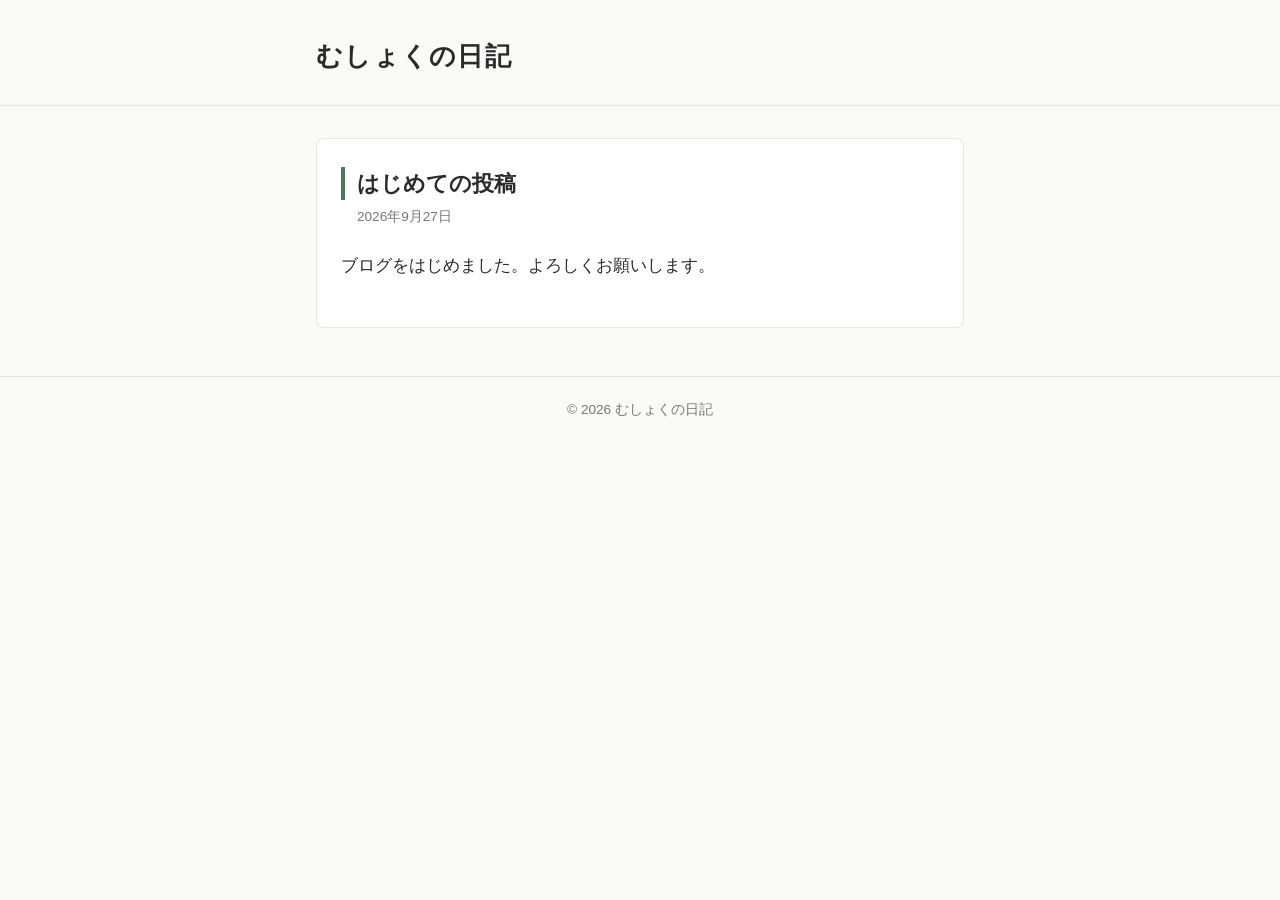
==== index.html @ 266c8f7a "ブログのトップページ index.html を追加 Co-Authored-By: Claude Opus 5.5 <noreply@anthropic.com> Claude-Session: ht" ====
<!DOCTYPE html>
<html lang="ja">
<head>
  <meta charset="UTF-8">
  <meta name="viewport" content="width=device-width, initial-scale=1.0">
  <title>むしょくの日記</title>
  <style>
    :root {
      --bg: #fafaf7;
      --surface: #ffffff;
      --text: #2b2b2b;
      --muted: #777777;
      --accent: #4a7c59;
      --border: #e6e6e1;
    }

    @media (prefers-color-scheme: dark) {
      :root {
        --bg: #1c1c1c;
        --surface: #252525;
        --text: #e8e8e8;
        --muted: #a0a0a0;
        --accent: #8cc49b;
        --border: #3a3a3a;
      }
    }

    * {
      box-sizing: border-box;
    }

    body {
      margin: 0;
      background: var(--bg);
      color: var(--text);
      font-family: "Hiragino Sans", "Hiragino Kaku Gothic ProN", "Noto Sans JP", "Yu Gothic", Meiryo, sans-serif;
      font-size: 17px;
      line-height: 1.9;
      -webkit-text-size-adjust: 100%;
    }

    .container {
      max-width: 680px;
      margin: 0 auto;
      padding: 0 16px;
    }

    header {
      border-bottom: 1px solid var(--border);
      padding: 32px 0 24px;
    }

    .site-title {
      margin: 0;
      font-size: 1.6rem;
      letter-spacing: 0.05em;
    }

    .site-title a {
      color: var(--text);
      text-decoration: none;
    }

    main {
      padding: 32px 0 48px;
    }

    article {
      background: var(--surface);
      border: 1px solid var(--border);
      border-radius: 8px;
      padding: 28px 24px;
    }

    .post-title {
      margin: 0 0 4px;
      font-size: 1.4rem;
      line-height: 1.5;
      border-left: 4px solid var(--accent);
      padding-left: 12px;
    }

    .post-date {
      display: block;
      margin: 0 0 20px 16px;
      color: var(--muted);
      font-size: 0.85rem;
    }

    .post-body p {
      margin: 0 0 1em;
    }

    footer {
      border-top: 1px solid var(--border);
      padding: 20px 0 32px;
      color: var(--muted);
      font-size: 0.85rem;
      text-align: center;
    }

    @media (max-width: 480px) {
      body {
        font-size: 16px;
      }

      header {
        padding: 24px 0 16px;
      }

      .site-title {
        font-size: 1.35rem;
      }

      main {
        padding: 20px 0 32px;
      }

      article {
        padding: 20px 16px;
      }

      .post-title {
        font-size: 1.2rem;
      }
    }
  </style>
</head>
<body>
  <header>
    <div class="container">
      <h1 class="site-title"><a href="./">むしょくの日記</a></h1>
    </div>
  </header>

  <main>
    <div class="container">
      <article>
        <h2 class="post-title">はじめての投稿</h2>
        <time class="post-date" datetime="2026-09-27">2026年9月27日</time>
        <div class="post-body">
          <p>ブログをはじめました。よろしくお願いします。</p>
        </div>
      </article>
    </div>
  </main>

  <footer>
    <div class="container">
      &copy; 2026 むしょくの日記
    </div>
  </footer>
</body>
</html>
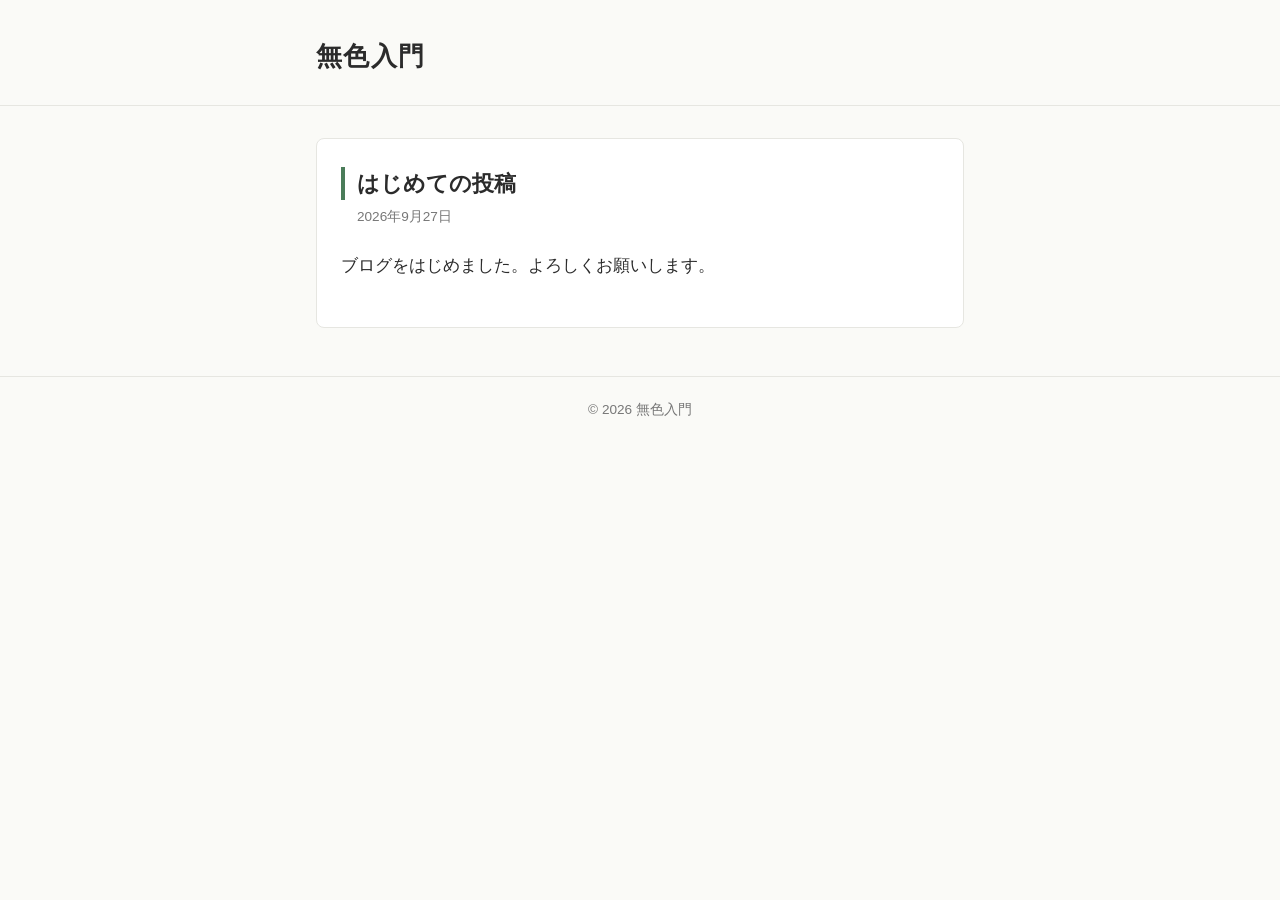
==== commit d41a3afe: "サイトタイトルを「無色入門」に変更 Co-Authored-By: Claude Opus 5.5 <noreply@anthropic.com> Claude-Session: https://cl" ====
--- a/index.html
+++ b/index.html
@@ -3,7 +3,7 @@
 <head>
   <meta charset="UTF-8">
   <meta name="viewport" content="width=device-width, initial-scale=1.0">
-  <title>むしょくの日記</title>
+  <title>無色入門</title>
   <style>
     :root {
       --bg: #fafaf7;
@@ -129,7 +129,7 @@
 <body>
   <header>
     <div class="container">
-      <h1 class="site-title"><a href="./">むしょくの日記</a></h1>
+      <h1 class="site-title"><a href="./">無色入門</a></h1>
     </div>
   </header>
 
@@ -147,7 +147,7 @@
 
   <footer>
     <div class="container">
-      &copy; 2026 むしょくの日記
+      &copy; 2026 無色入門
     </div>
   </footer>
 </body>
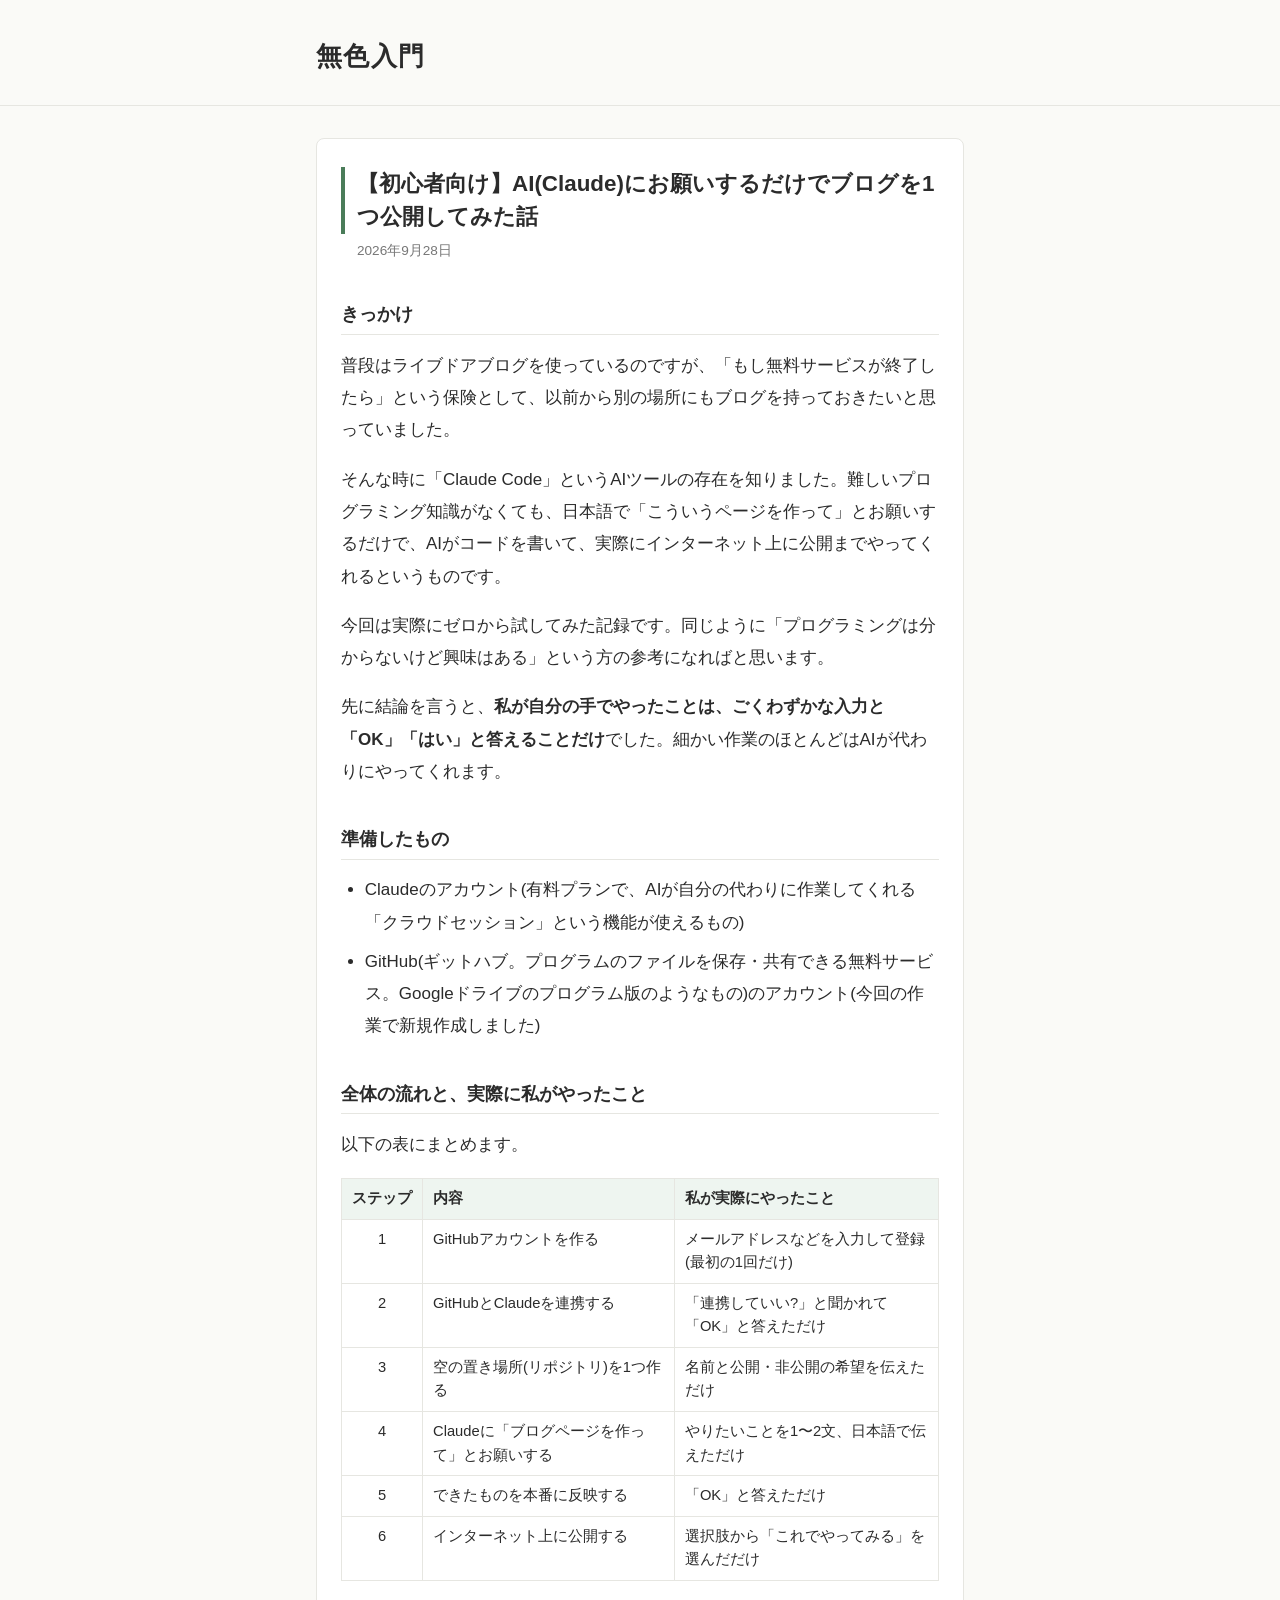
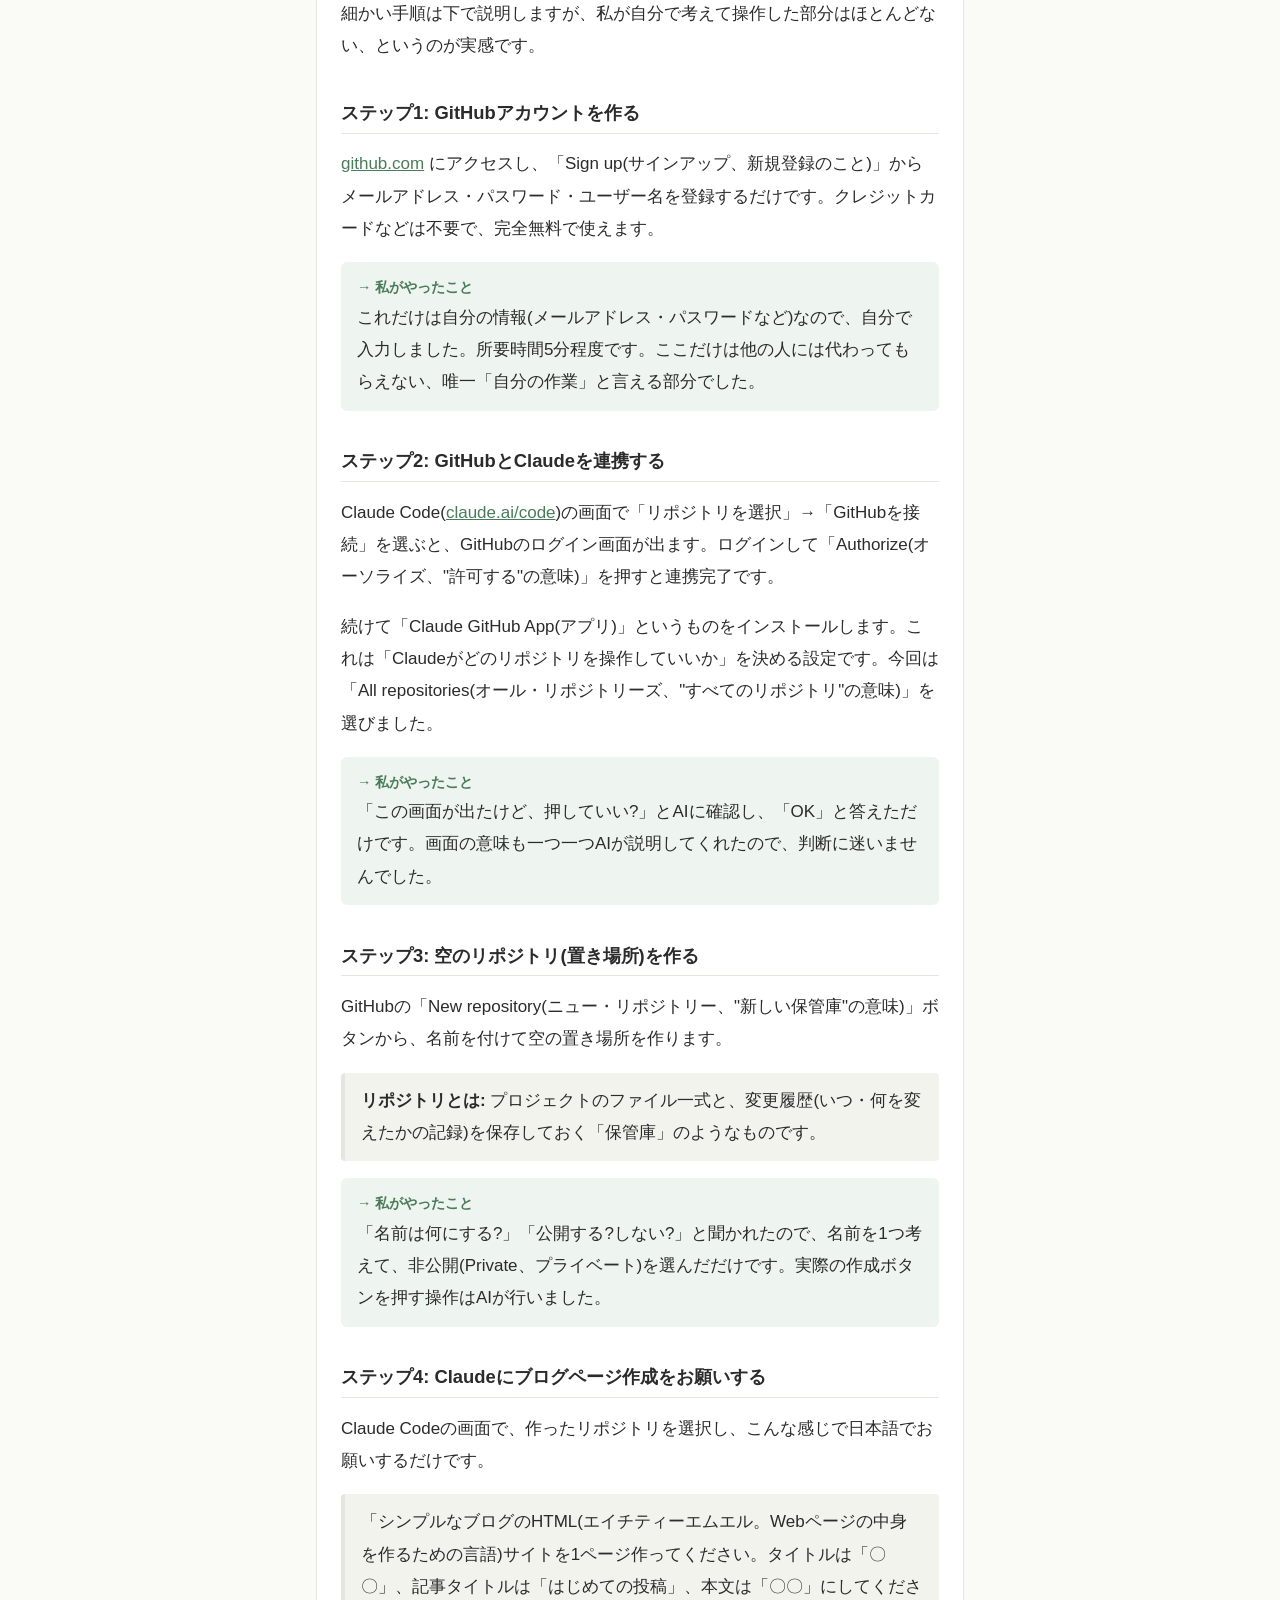
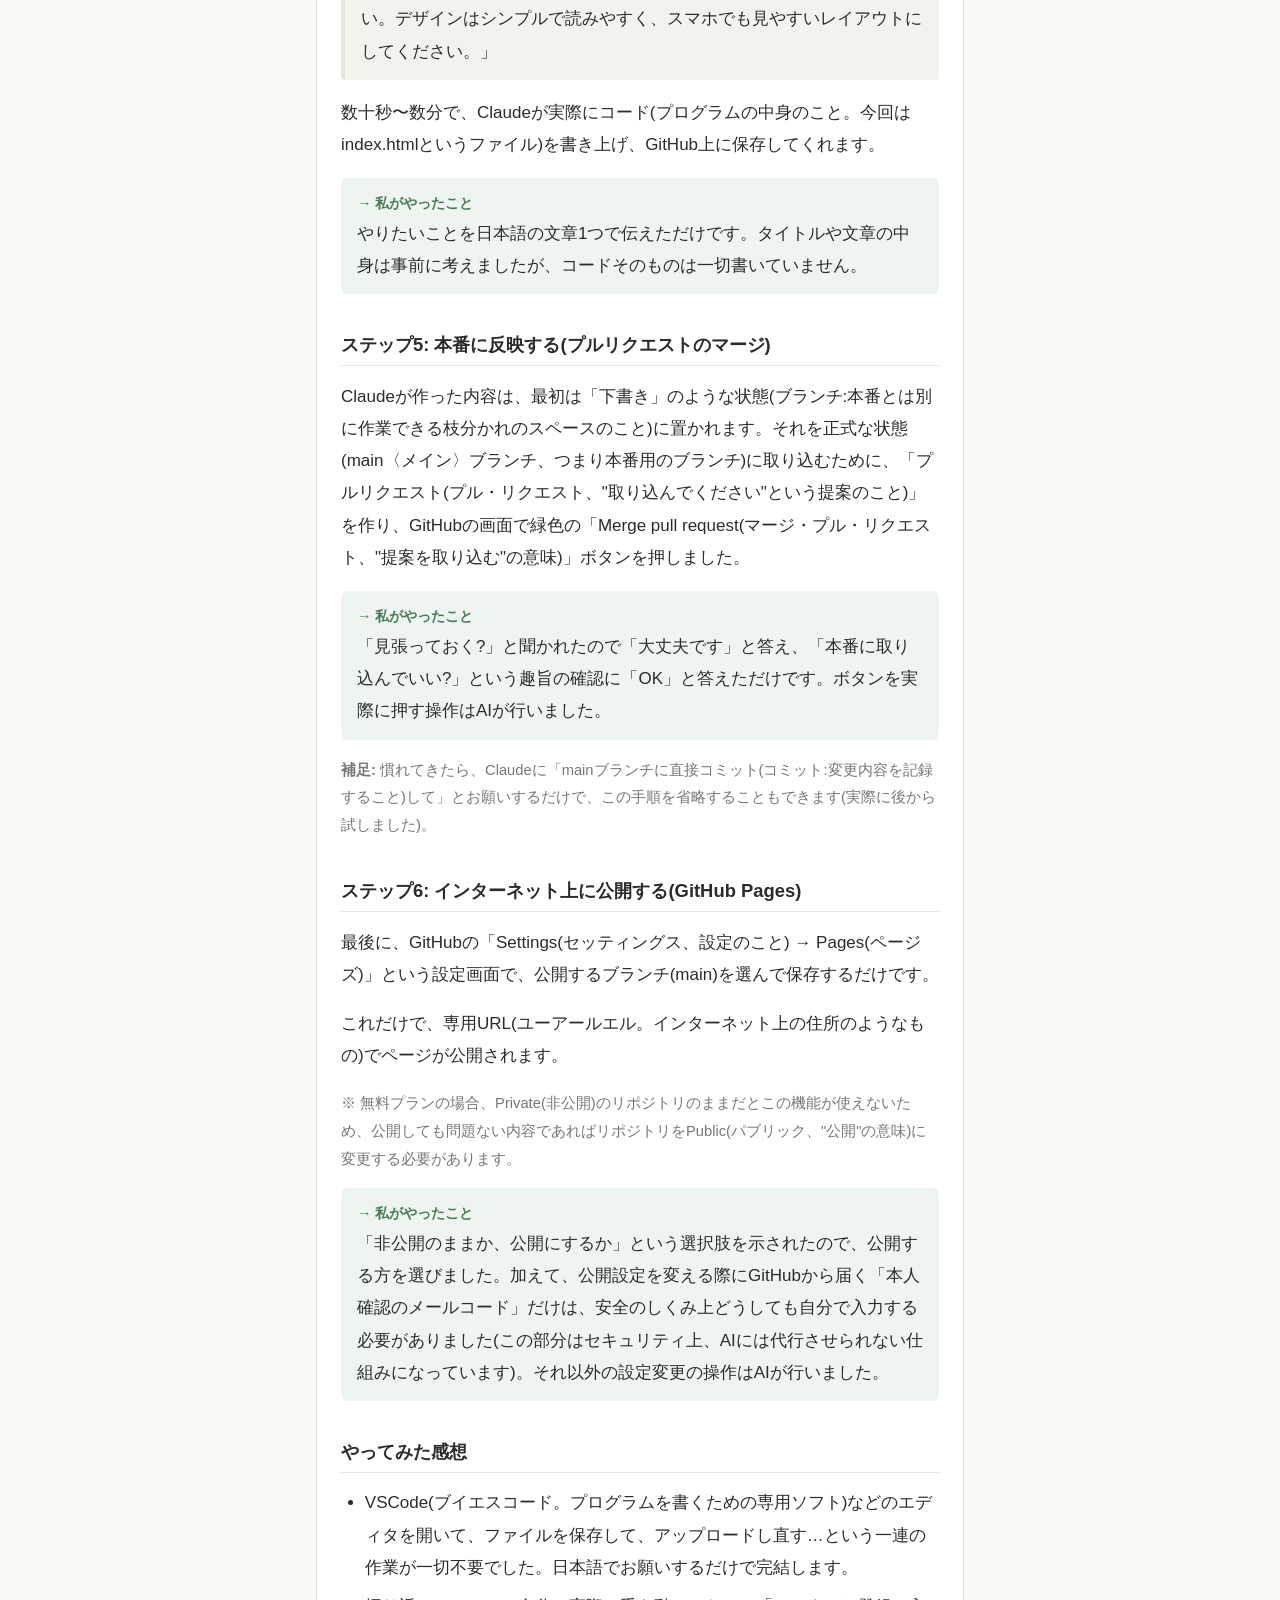
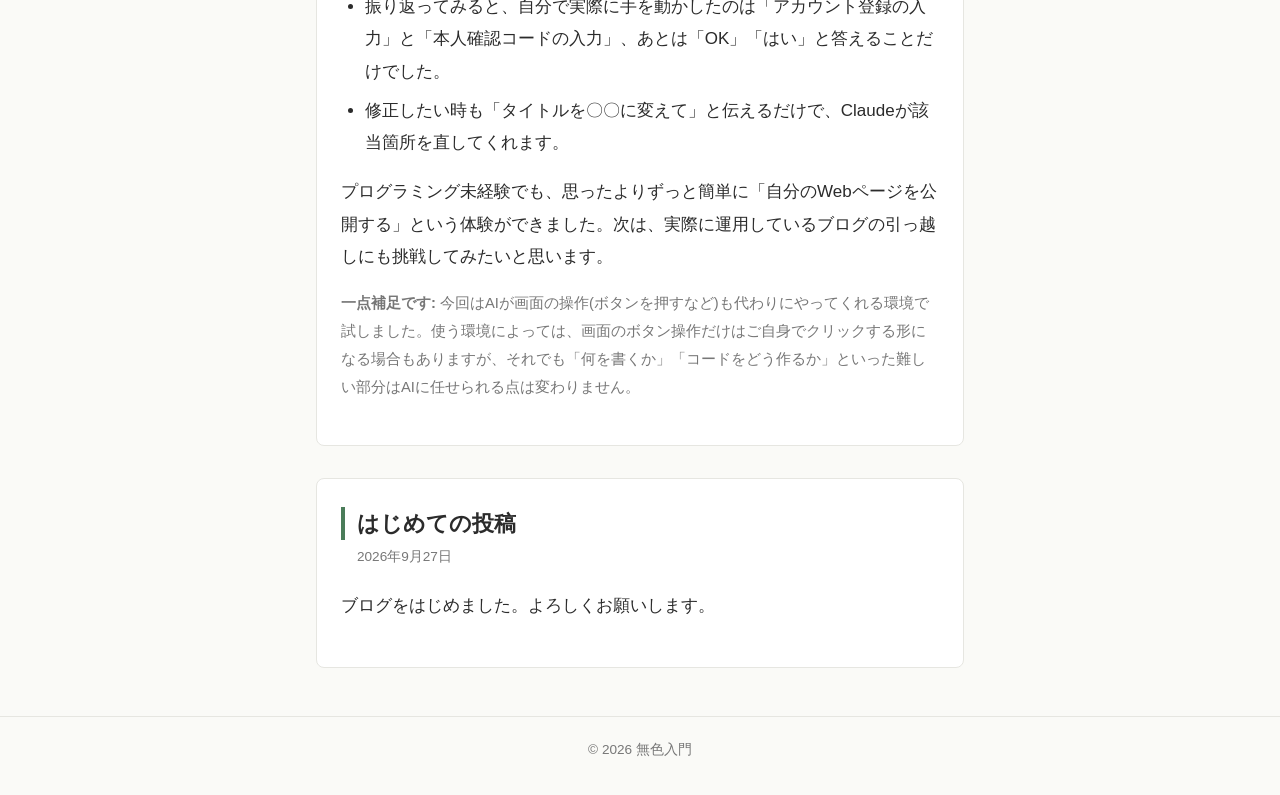
==== commit 655e9dad: "新しい記事「AI(Claude)にお願いするだけでブログを1つ公開してみた話」を追加 見出し・箇条書き・表・補足ボックス用のスタイルも追加。  Co-Authored-By: Claude Opus " ====
--- a/index.html
+++ b/index.html
@@ -12,6 +12,8 @@
       --muted: #777777;
       --accent: #4a7c59;
       --border: #e6e6e1;
+      --quote-bg: #f3f3ee;
+      --did-bg: #eef5f0;
     }
 
     @media (prefers-color-scheme: dark) {
@@ -22,6 +24,8 @@
         --muted: #a0a0a0;
         --accent: #8cc49b;
         --border: #3a3a3a;
+        --quote-bg: #2e2e2e;
+        --did-bg: #263229;
       }
     }
 
@@ -87,8 +91,99 @@
       font-size: 0.85rem;
     }
 
+    article + article {
+      margin-top: 32px;
+    }
+
     .post-body p {
       margin: 0 0 1em;
+    }
+
+    .post-body h3 {
+      margin: 2em 0 0.8em;
+      padding-bottom: 6px;
+      border-bottom: 1px solid var(--border);
+      font-size: 1.15rem;
+      line-height: 1.5;
+    }
+
+    .post-body ul {
+      margin: 0 0 1em;
+      padding-left: 1.4em;
+    }
+
+    .post-body li {
+      margin-bottom: 0.4em;
+    }
+
+    .post-body strong {
+      font-weight: 700;
+    }
+
+    .post-body a {
+      color: var(--accent);
+    }
+
+    .post-body blockquote {
+      margin: 0 0 1em;
+      padding: 12px 16px;
+      background: var(--quote-bg);
+      border-left: 4px solid var(--border);
+      border-radius: 4px;
+    }
+
+    .post-body blockquote p:last-child {
+      margin-bottom: 0;
+    }
+
+    .post-body .did {
+      margin: 0 0 1em;
+      padding: 12px 16px;
+      background: var(--did-bg);
+      border-radius: 6px;
+    }
+
+    .post-body .did-label {
+      display: block;
+      color: var(--accent);
+      font-weight: 700;
+      font-size: 0.9rem;
+    }
+
+    .post-body .note {
+      color: var(--muted);
+      font-size: 0.92rem;
+    }
+
+    .table-wrap {
+      margin: 0 0 1em;
+      overflow-x: auto;
+      -webkit-overflow-scrolling: touch;
+    }
+
+    .post-body table {
+      width: 100%;
+      border-collapse: collapse;
+      font-size: 0.92rem;
+      line-height: 1.6;
+    }
+
+    .post-body th,
+    .post-body td {
+      padding: 8px 10px;
+      border: 1px solid var(--border);
+      text-align: left;
+      vertical-align: top;
+    }
+
+    .post-body th {
+      background: var(--did-bg);
+    }
+
+    .post-body th:first-child,
+    .post-body td:first-child {
+      text-align: center;
+      white-space: nowrap;
     }
 
     footer {
@@ -122,6 +217,15 @@
 
       .post-title {
         font-size: 1.2rem;
+      }
+
+      .post-body table {
+        font-size: 0.85rem;
+      }
+
+      .post-body th,
+      .post-body td {
+        padding: 6px;
       }
     }
   </style>
@@ -135,6 +239,133 @@
 
   <main>
     <div class="container">
+      <article>
+        <h2 class="post-title">【初心者向け】AI(Claude)にお願いするだけでブログを1つ公開してみた話</h2>
+        <time class="post-date" datetime="2026-09-28">2026年9月28日</time>
+        <div class="post-body">
+          <h3>きっかけ</h3>
+          <p>普段はライブドアブログを使っているのですが、「もし無料サービスが終了したら」という保険として、以前から別の場所にもブログを持っておきたいと思っていました。</p>
+          <p>そんな時に「Claude Code」というAIツールの存在を知りました。難しいプログラミング知識がなくても、日本語で「こういうページを作って」とお願いするだけで、AIがコードを書いて、実際にインターネット上に公開までやってくれるというものです。</p>
+          <p>今回は実際にゼロから試してみた記録です。同じように「プログラミングは分からないけど興味はある」という方の参考になればと思います。</p>
+          <p>先に結論を言うと、<strong>私が自分の手でやったことは、ごくわずかな入力と「OK」「はい」と答えることだけ</strong>でした。細かい作業のほとんどはAIが代わりにやってくれます。</p>
+
+          <h3>準備したもの</h3>
+          <ul>
+            <li>Claudeのアカウント(有料プランで、AIが自分の代わりに作業してくれる「クラウドセッション」という機能が使えるもの)</li>
+            <li>GitHub(ギットハブ。プログラムのファイルを保存・共有できる無料サービス。Googleドライブのプログラム版のようなもの)のアカウント(今回の作業で新規作成しました)</li>
+          </ul>
+
+          <h3>全体の流れと、実際に私がやったこと</h3>
+          <p>以下の表にまとめます。</p>
+          <div class="table-wrap">
+            <table>
+              <thead>
+                <tr>
+                  <th>ステップ</th>
+                  <th>内容</th>
+                  <th>私が実際にやったこと</th>
+                </tr>
+              </thead>
+              <tbody>
+                <tr>
+                  <td>1</td>
+                  <td>GitHubアカウントを作る</td>
+                  <td>メールアドレスなどを入力して登録(最初の1回だけ)</td>
+                </tr>
+                <tr>
+                  <td>2</td>
+                  <td>GitHubとClaudeを連携する</td>
+                  <td>「連携していい?」と聞かれて「OK」と答えただけ</td>
+                </tr>
+                <tr>
+                  <td>3</td>
+                  <td>空の置き場所(リポジトリ)を1つ作る</td>
+                  <td>名前と公開・非公開の希望を伝えただけ</td>
+                </tr>
+                <tr>
+                  <td>4</td>
+                  <td>Claudeに「ブログページを作って」とお願いする</td>
+                  <td>やりたいことを1〜2文、日本語で伝えただけ</td>
+                </tr>
+                <tr>
+                  <td>5</td>
+                  <td>できたものを本番に反映する</td>
+                  <td>「OK」と答えただけ</td>
+                </tr>
+                <tr>
+                  <td>6</td>
+                  <td>インターネット上に公開する</td>
+                  <td>選択肢から「これでやってみる」を選んだだけ</td>
+                </tr>
+              </tbody>
+            </table>
+          </div>
+          <p>細かい手順は下で説明しますが、私が自分で考えて操作した部分はほとんどない、というのが実感です。</p>
+
+          <h3>ステップ1: GitHubアカウントを作る</h3>
+          <p><a href="https://github.com/" target="_blank" rel="noopener">github.com</a> にアクセスし、「Sign up(サインアップ、新規登録のこと)」からメールアドレス・パスワード・ユーザー名を登録するだけです。クレジットカードなどは不要で、完全無料で使えます。</p>
+          <div class="did">
+            <span class="did-label">→ 私がやったこと</span>
+            これだけは自分の情報(メールアドレス・パスワードなど)なので、自分で入力しました。所要時間5分程度です。ここだけは他の人には代わってもらえない、唯一「自分の作業」と言える部分でした。
+          </div>
+
+          <h3>ステップ2: GitHubとClaudeを連携する</h3>
+          <p>Claude Code(<a href="https://claude.ai/code" target="_blank" rel="noopener">claude.ai/code</a>)の画面で「リポジトリを選択」→「GitHubを接続」を選ぶと、GitHubのログイン画面が出ます。ログインして「Authorize(オーソライズ、"許可する"の意味)」を押すと連携完了です。</p>
+          <p>続けて「Claude GitHub App(アプリ)」というものをインストールします。これは「Claudeがどのリポジトリを操作していいか」を決める設定です。今回は「All repositories(オール・リポジトリーズ、"すべてのリポジトリ"の意味)」を選びました。</p>
+          <div class="did">
+            <span class="did-label">→ 私がやったこと</span>
+            「この画面が出たけど、押していい?」とAIに確認し、「OK」と答えただけです。画面の意味も一つ一つAIが説明してくれたので、判断に迷いませんでした。
+          </div>
+
+          <h3>ステップ3: 空のリポジトリ(置き場所)を作る</h3>
+          <p>GitHubの「New repository(ニュー・リポジトリー、"新しい保管庫"の意味)」ボタンから、名前を付けて空の置き場所を作ります。</p>
+          <blockquote>
+            <p><strong>リポジトリとは:</strong> プロジェクトのファイル一式と、変更履歴(いつ・何を変えたかの記録)を保存しておく「保管庫」のようなものです。</p>
+          </blockquote>
+          <div class="did">
+            <span class="did-label">→ 私がやったこと</span>
+            「名前は何にする?」「公開する?しない?」と聞かれたので、名前を1つ考えて、非公開(Private、プライベート)を選んだだけです。実際の作成ボタンを押す操作はAIが行いました。
+          </div>
+
+          <h3>ステップ4: Claudeにブログページ作成をお願いする</h3>
+          <p>Claude Codeの画面で、作ったリポジトリを選択し、こんな感じで日本語でお願いするだけです。</p>
+          <blockquote>
+            <p>「シンプルなブログのHTML(エイチティーエムエル。Webページの中身を作るための言語)サイトを1ページ作ってください。タイトルは「〇〇」、記事タイトルは「はじめての投稿」、本文は「〇〇」にしてください。デザインはシンプルで読みやすく、スマホでも見やすいレイアウトにしてください。」</p>
+          </blockquote>
+          <p>数十秒〜数分で、Claudeが実際にコード(プログラムの中身のこと。今回はindex.htmlというファイル)を書き上げ、GitHub上に保存してくれます。</p>
+          <div class="did">
+            <span class="did-label">→ 私がやったこと</span>
+            やりたいことを日本語の文章1つで伝えただけです。タイトルや文章の中身は事前に考えましたが、コードそのものは一切書いていません。
+          </div>
+
+          <h3>ステップ5: 本番に反映する(プルリクエストのマージ)</h3>
+          <p>Claudeが作った内容は、最初は「下書き」のような状態(ブランチ:本番とは別に作業できる枝分かれのスペースのこと)に置かれます。それを正式な状態(main〈メイン〉ブランチ、つまり本番用のブランチ)に取り込むために、「プルリクエスト(プル・リクエスト、"取り込んでください"という提案のこと)」を作り、GitHubの画面で緑色の「Merge pull request(マージ・プル・リクエスト、"提案を取り込む"の意味)」ボタンを押しました。</p>
+          <div class="did">
+            <span class="did-label">→ 私がやったこと</span>
+            「見張っておく?」と聞かれたので「大丈夫です」と答え、「本番に取り込んでいい?」という趣旨の確認に「OK」と答えただけです。ボタンを実際に押す操作はAIが行いました。
+          </div>
+          <p class="note"><strong>補足:</strong> 慣れてきたら、Claudeに「mainブランチに直接コミット(コミット:変更内容を記録すること)して」とお願いするだけで、この手順を省略することもできます(実際に後から試しました)。</p>
+
+          <h3>ステップ6: インターネット上に公開する(GitHub Pages)</h3>
+          <p>最後に、GitHubの「Settings(セッティングス、設定のこと) → Pages(ページズ)」という設定画面で、公開するブランチ(main)を選んで保存するだけです。</p>
+          <p>これだけで、専用URL(ユーアールエル。インターネット上の住所のようなもの)でページが公開されます。</p>
+          <p class="note">※ 無料プランの場合、Private(非公開)のリポジトリのままだとこの機能が使えないため、公開しても問題ない内容であればリポジトリをPublic(パブリック、"公開"の意味)に変更する必要があります。</p>
+          <div class="did">
+            <span class="did-label">→ 私がやったこと</span>
+            「非公開のままか、公開にするか」という選択肢を示されたので、公開する方を選びました。加えて、公開設定を変える際にGitHubから届く「本人確認のメールコード」だけは、安全のしくみ上どうしても自分で入力する必要がありました(この部分はセキュリティ上、AIには代行させられない仕組みになっています)。それ以外の設定変更の操作はAIが行いました。
+          </div>
+
+          <h3>やってみた感想</h3>
+          <ul>
+            <li>VSCode(ブイエスコード。プログラムを書くための専用ソフト)などのエディタを開いて、ファイルを保存して、アップロードし直す…という一連の作業が一切不要でした。日本語でお願いするだけで完結します。</li>
+            <li>振り返ってみると、自分で実際に手を動かしたのは「アカウント登録の入力」と「本人確認コードの入力」、あとは「OK」「はい」と答えることだけでした。</li>
+            <li>修正したい時も「タイトルを〇〇に変えて」と伝えるだけで、Claudeが該当箇所を直してくれます。</li>
+          </ul>
+          <p>プログラミング未経験でも、思ったよりずっと簡単に「自分のWebページを公開する」という体験ができました。次は、実際に運用しているブログの引っ越しにも挑戦してみたいと思います。</p>
+          <p class="note"><strong>一点補足です:</strong> 今回はAIが画面の操作(ボタンを押すなど)も代わりにやってくれる環境で試しました。使う環境によっては、画面のボタン操作だけはご自身でクリックする形になる場合もありますが、それでも「何を書くか」「コードをどう作るか」といった難しい部分はAIに任せられる点は変わりません。</p>
+        </div>
+      </article>
+
       <article>
         <h2 class="post-title">はじめての投稿</h2>
         <time class="post-date" datetime="2026-09-27">2026年9月27日</time>
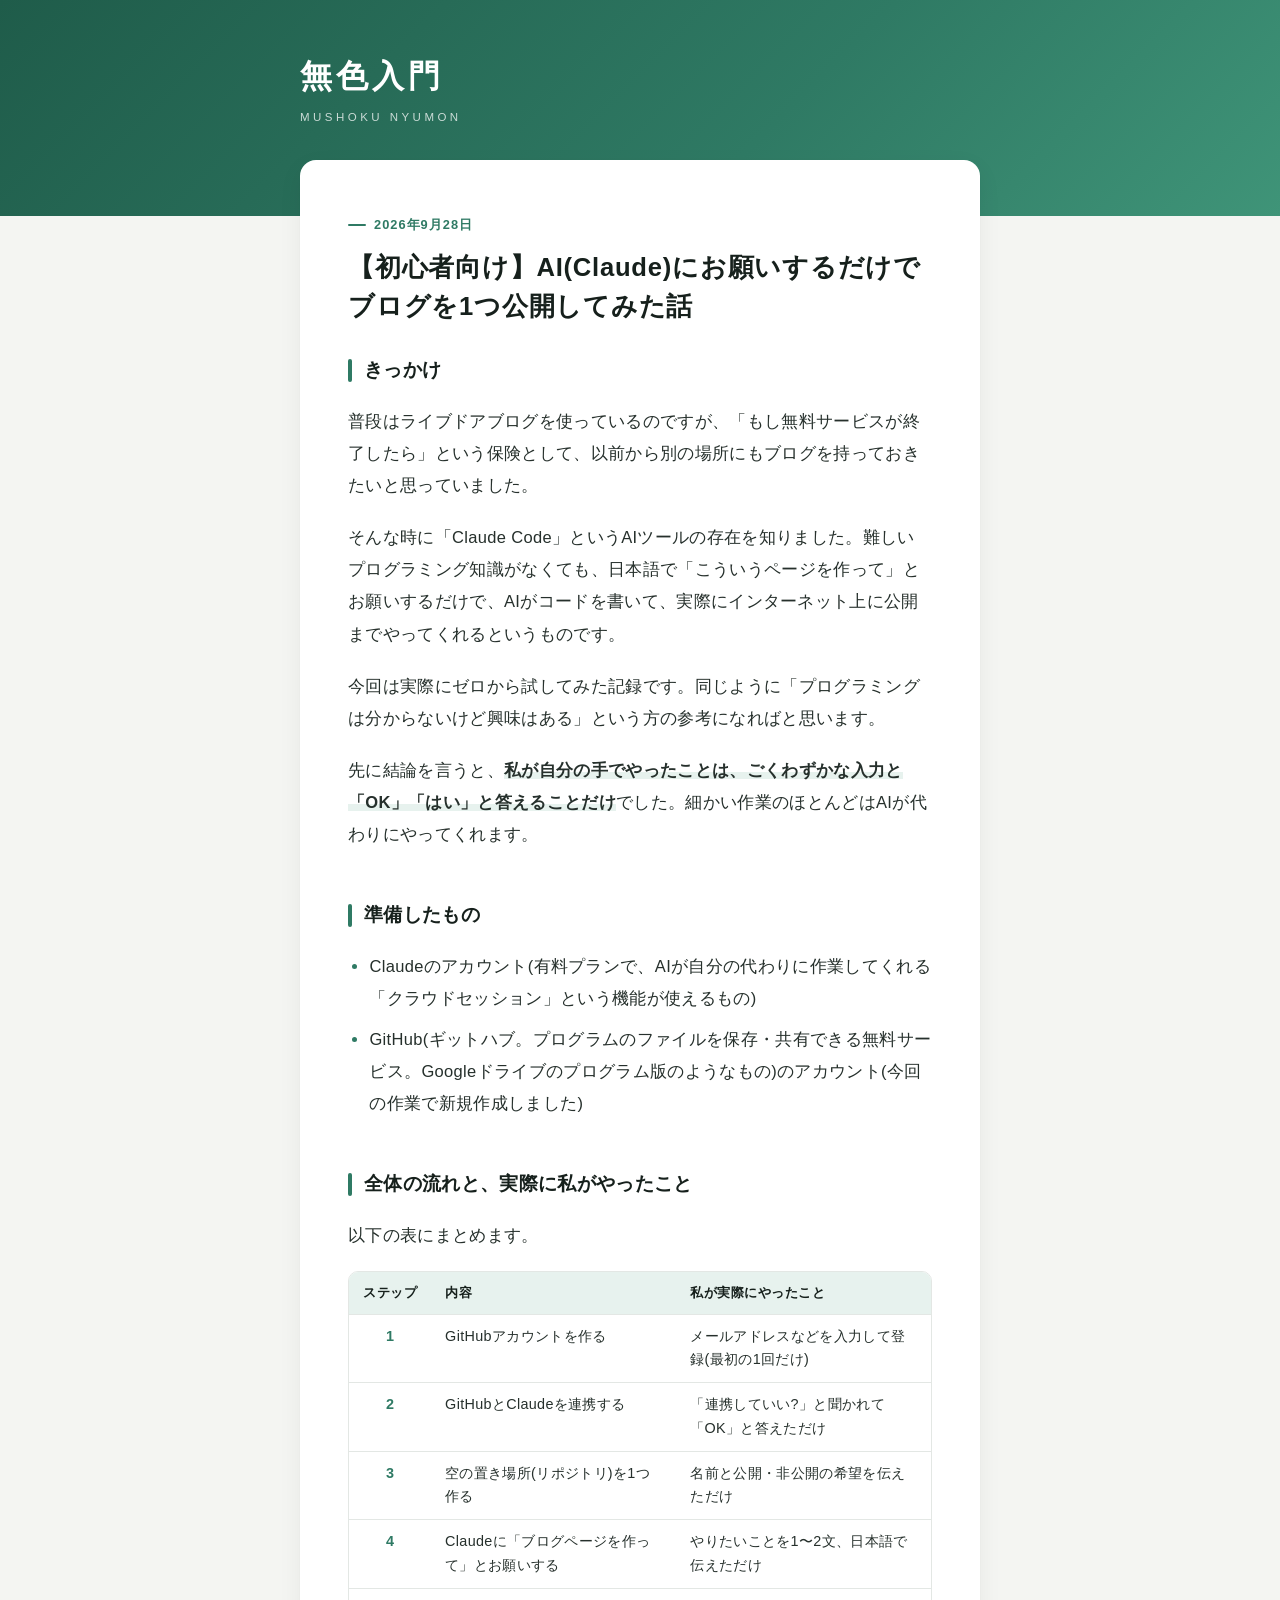
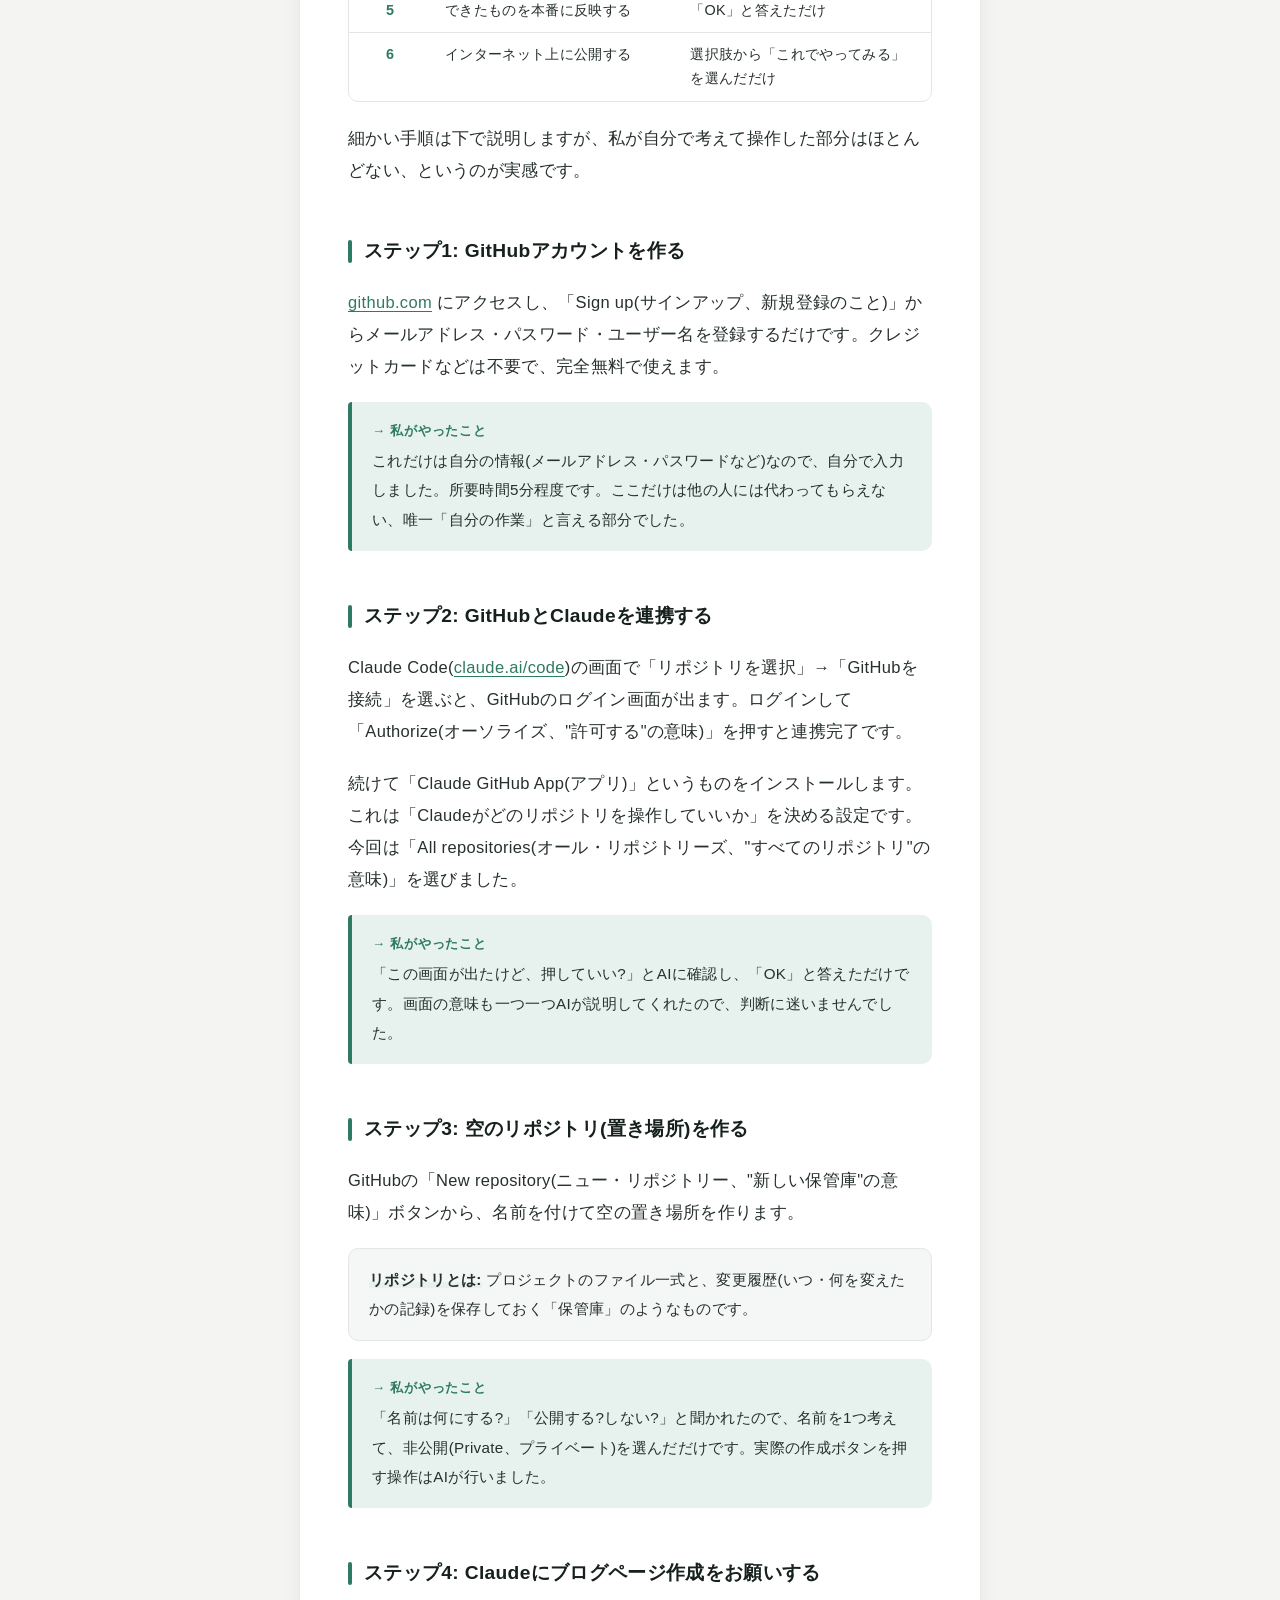
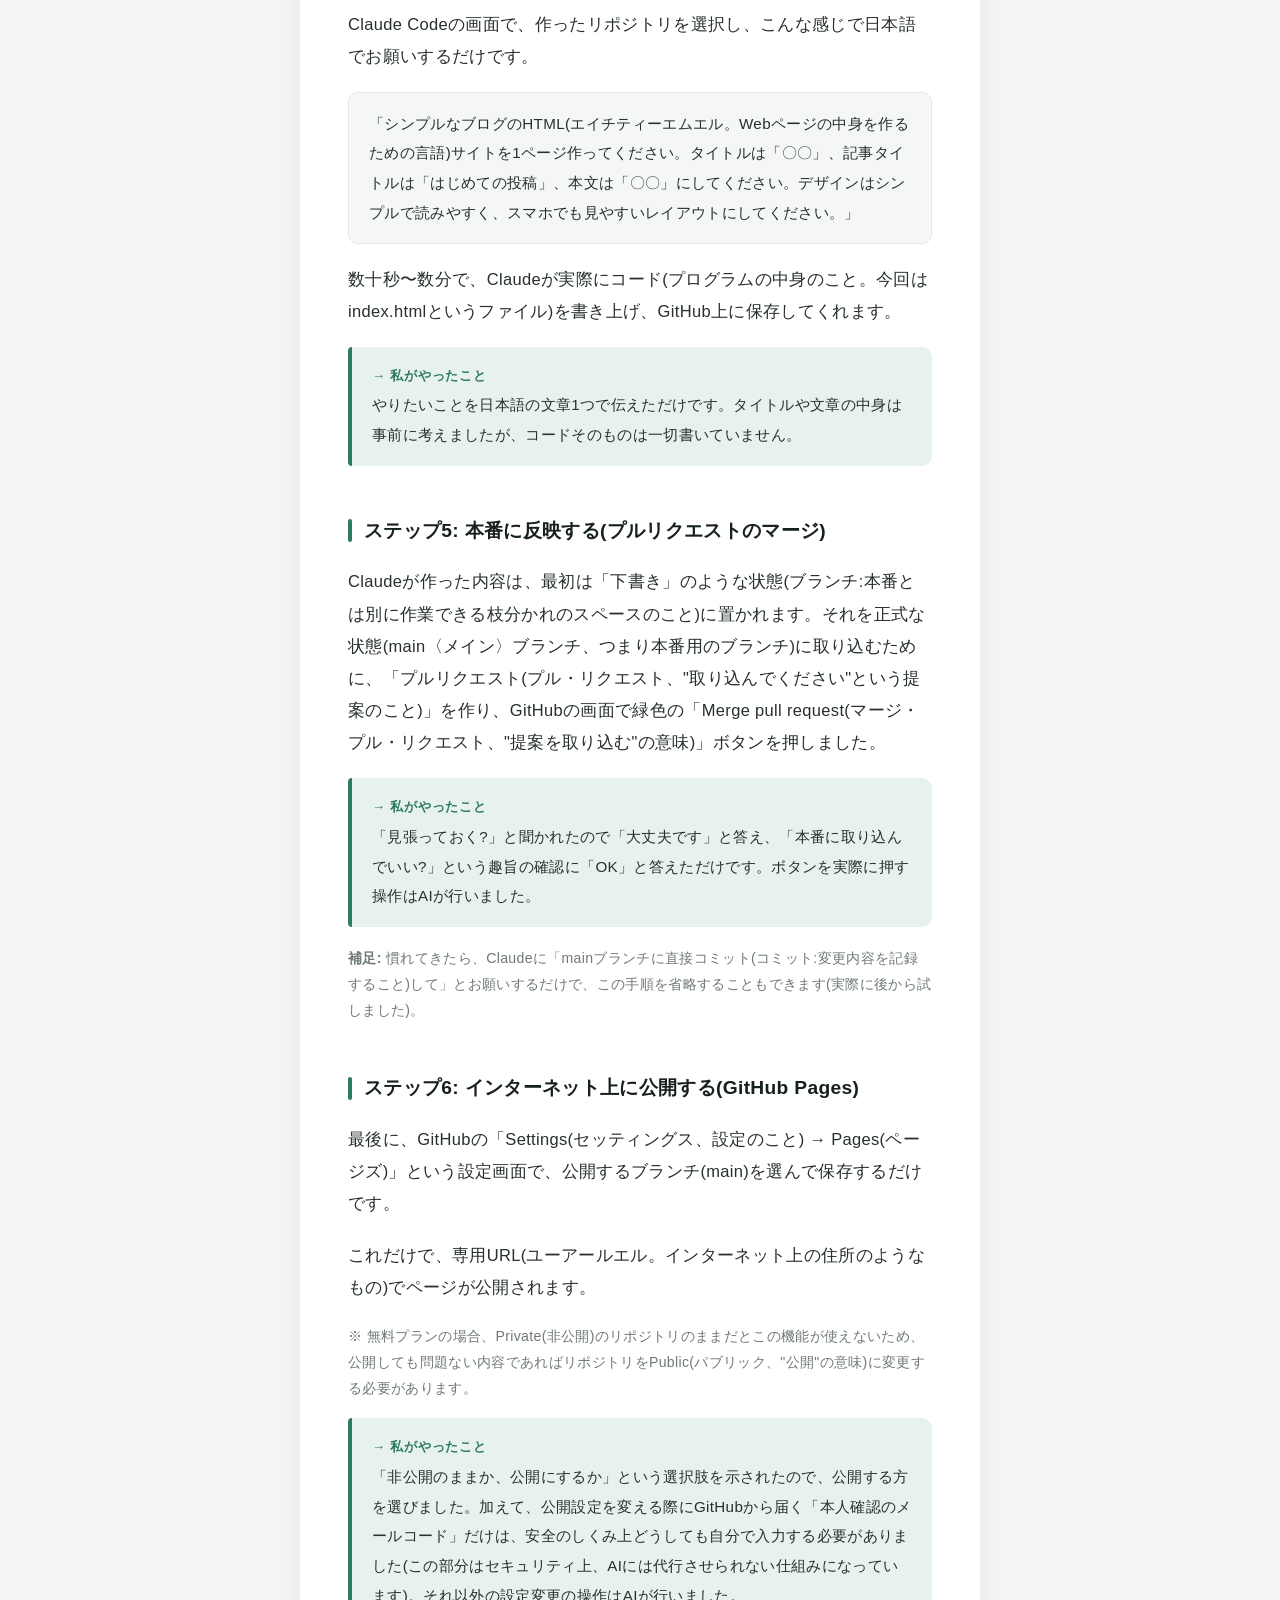
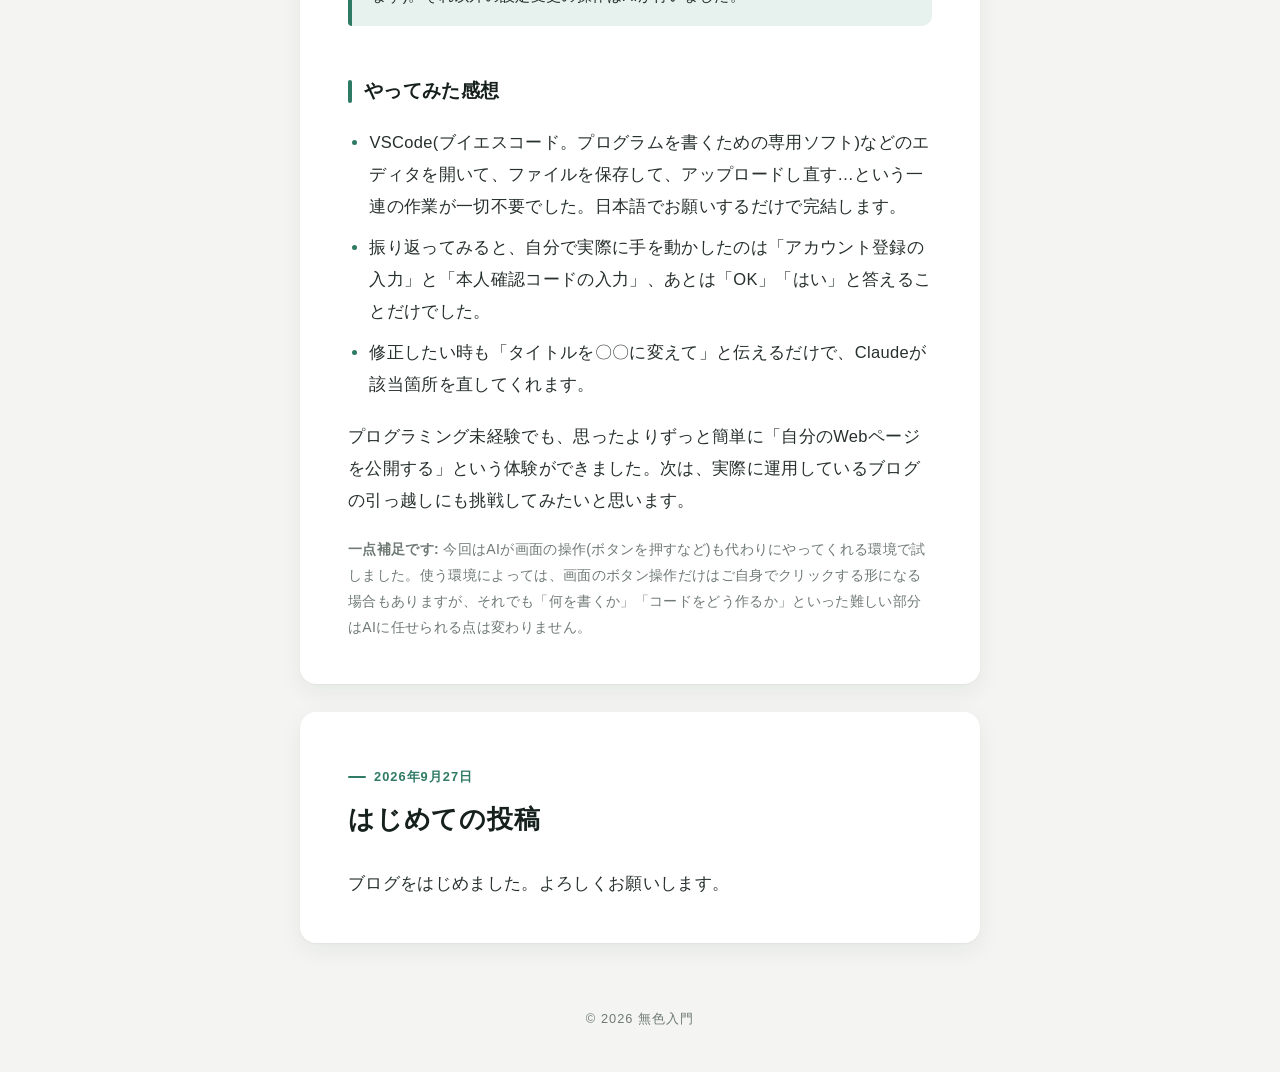
==== commit a07f5d8f: "ブログ全体のデザインを刷新 アクセントカラーのグラデーションヘッダー、影つきの角丸カード、 記事タイトル・見出しの強弱、余白を調整。レスポンシブとダークモードも維持。  Co-Authored-By:" ====
--- a/index.html
+++ b/index.html
@@ -6,26 +6,34 @@
   <title>無色入門</title>
   <style>
     :root {
-      --bg: #fafaf7;
+      --bg: #f4f5f2;
       --surface: #ffffff;
-      --text: #2b2b2b;
-      --muted: #777777;
-      --accent: #4a7c59;
-      --border: #e6e6e1;
-      --quote-bg: #f3f3ee;
-      --did-bg: #eef5f0;
+      --text: #26302c;
+      --heading: #16201c;
+      --muted: #6f7a75;
+      --accent: #2f7a64;
+      --accent-strong: #1f5c4a;
+      --accent-soft: #e7f2ee;
+      --on-accent: #ffffff;
+      --border: #e3e7e4;
+      --quote-bg: #f5f7f6;
+      --shadow: 0 1px 2px rgba(22, 32, 28, 0.04), 0 8px 24px rgba(22, 32, 28, 0.06);
     }
 
     @media (prefers-color-scheme: dark) {
       :root {
-        --bg: #1c1c1c;
-        --surface: #252525;
-        --text: #e8e8e8;
-        --muted: #a0a0a0;
-        --accent: #8cc49b;
-        --border: #3a3a3a;
-        --quote-bg: #2e2e2e;
-        --did-bg: #263229;
+        --bg: #141816;
+        --surface: #1d2320;
+        --text: #dde4e0;
+        --heading: #f2f6f4;
+        --muted: #95a39c;
+        --accent: #6cc3a6;
+        --accent-strong: #1f5c4a;
+        --accent-soft: #22322c;
+        --on-accent: #ffffff;
+        --border: #2d3531;
+        --quote-bg: #232a27;
+        --shadow: 0 1px 2px rgba(0, 0, 0, 0.3), 0 8px 24px rgba(0, 0, 0, 0.25);
       }
     }
 
@@ -38,98 +46,162 @@
       background: var(--bg);
       color: var(--text);
       font-family: "Hiragino Sans", "Hiragino Kaku Gothic ProN", "Noto Sans JP", "Yu Gothic", Meiryo, sans-serif;
-      font-size: 17px;
-      line-height: 1.9;
+      font-size: 16.5px;
+      line-height: 1.95;
+      letter-spacing: 0.02em;
       -webkit-text-size-adjust: 100%;
+      -webkit-font-smoothing: antialiased;
     }
 
     .container {
-      max-width: 680px;
+      max-width: 720px;
       margin: 0 auto;
-      padding: 0 16px;
-    }
-
-    header {
-      border-bottom: 1px solid var(--border);
-      padding: 32px 0 24px;
+      padding: 0 20px;
+    }
+
+    /* ヘッダー */
+    .site-header {
+      background: linear-gradient(135deg, var(--accent-strong) 0%, #2f7a64 60%, #3f9478 100%);
+      color: var(--on-accent);
+      padding: 56px 0 88px;
     }
 
     .site-title {
       margin: 0;
-      font-size: 1.6rem;
-      letter-spacing: 0.05em;
+      font-size: 2rem;
+      font-weight: 700;
+      letter-spacing: 0.12em;
+      line-height: 1.3;
     }
 
     .site-title a {
-      color: var(--text);
+      color: inherit;
       text-decoration: none;
     }
 
+    .site-tagline {
+      margin: 8px 0 0;
+      font-size: 0.72rem;
+      letter-spacing: 0.3em;
+      text-transform: uppercase;
+      opacity: 0.75;
+    }
+
+    /* 記事一覧 */
     main {
-      padding: 32px 0 48px;
+      margin-top: -56px;
+      padding-bottom: 64px;
     }
 
     article {
       background: var(--surface);
-      border: 1px solid var(--border);
-      border-radius: 8px;
-      padding: 28px 24px;
+      border-radius: 16px;
+      box-shadow: var(--shadow);
+      padding: 44px 48px;
+    }
+
+    article + article {
+      margin-top: 28px;
+    }
+
+    .post-date {
+      display: inline-flex;
+      align-items: center;
+      gap: 8px;
+      margin-bottom: 10px;
+      color: var(--accent);
+      font-size: 0.8rem;
+      font-weight: 700;
+      letter-spacing: 0.08em;
+    }
+
+    .post-date::before {
+      content: "";
+      width: 18px;
+      height: 2px;
+      border-radius: 2px;
+      background: currentColor;
     }
 
     .post-title {
-      margin: 0 0 4px;
-      font-size: 1.4rem;
-      line-height: 1.5;
-      border-left: 4px solid var(--accent);
-      padding-left: 12px;
-    }
-
-    .post-date {
-      display: block;
-      margin: 0 0 20px 16px;
-      color: var(--muted);
-      font-size: 0.85rem;
-    }
-
-    article + article {
-      margin-top: 32px;
+      margin: 0 0 28px;
+      color: var(--heading);
+      font-size: 1.6rem;
+      font-weight: 700;
+      line-height: 1.55;
+      letter-spacing: 0.03em;
+    }
+
+    /* 本文 */
+    .post-body > :last-child {
+      margin-bottom: 0;
     }
 
     .post-body p {
-      margin: 0 0 1em;
+      margin: 0 0 1.2em;
     }
 
     .post-body h3 {
-      margin: 2em 0 0.8em;
-      padding-bottom: 6px;
-      border-bottom: 1px solid var(--border);
-      font-size: 1.15rem;
-      line-height: 1.5;
+      position: relative;
+      margin: 2.6em 0 1em;
+      padding-left: 16px;
+      color: var(--heading);
+      font-size: 1.2rem;
+      font-weight: 700;
+      line-height: 1.6;
+    }
+
+    .post-body h3:first-child {
+      margin-top: 0;
+    }
+
+    .post-body h3::before {
+      content: "";
+      position: absolute;
+      left: 0;
+      top: 0.2em;
+      bottom: 0.2em;
+      width: 4px;
+      border-radius: 4px;
+      background: var(--accent);
     }
 
     .post-body ul {
-      margin: 0 0 1em;
-      padding-left: 1.4em;
+      margin: 0 0 1.2em;
+      padding-left: 1.3em;
     }
 
     .post-body li {
-      margin-bottom: 0.4em;
+      margin-bottom: 0.5em;
+    }
+
+    .post-body li::marker {
+      color: var(--accent);
     }
 
     .post-body strong {
       font-weight: 700;
+      background: linear-gradient(transparent 62%, var(--accent-soft) 62%);
     }
 
     .post-body a {
       color: var(--accent);
+      text-decoration: underline;
+      text-decoration-thickness: 1px;
+      text-underline-offset: 3px;
+    }
+
+    .post-body a:hover {
+      text-decoration-thickness: 2px;
     }
 
     .post-body blockquote {
-      margin: 0 0 1em;
-      padding: 12px 16px;
+      margin: 0 0 1.2em;
+      padding: 16px 20px;
       background: var(--quote-bg);
-      border-left: 4px solid var(--border);
-      border-radius: 4px;
+      border: 1px solid var(--border);
+      border-radius: 10px;
+      font-size: 0.95rem;
     }
 
     .post-body blockquote p:last-child {
@@ -137,47 +209,66 @@
     }
 
     .post-body .did {
-      margin: 0 0 1em;
-      padding: 12px 16px;
-      background: var(--did-bg);
-      border-radius: 6px;
+      margin: 0 0 1.2em;
+      padding: 16px 20px;
+      background: var(--accent-soft);
+      border-left: 4px solid var(--accent);
+      border-radius: 4px 10px 10px 4px;
+      font-size: 0.95rem;
     }
 
     .post-body .did-label {
       display: block;
+      margin-bottom: 2px;
       color: var(--accent);
       font-weight: 700;
-      font-size: 0.9rem;
+      font-size: 0.82rem;
+      letter-spacing: 0.06em;
     }
 
     .post-body .note {
       color: var(--muted);
-      font-size: 0.92rem;
-    }
-
+      font-size: 0.88rem;
+      line-height: 1.85;
+    }
+
+    .post-body .note strong {
+      background: none;
+    }
+
+    /* 表 */
     .table-wrap {
-      margin: 0 0 1em;
+      margin: 0 0 1.2em;
       overflow-x: auto;
       -webkit-overflow-scrolling: touch;
+      border: 1px solid var(--border);
+      border-radius: 10px;
     }
 
     .post-body table {
       width: 100%;
       border-collapse: collapse;
-      font-size: 0.92rem;
-      line-height: 1.6;
+      font-size: 0.9rem;
+      line-height: 1.65;
     }
 
     .post-body th,
     .post-body td {
-      padding: 8px 10px;
-      border: 1px solid var(--border);
+      padding: 10px 14px;
       text-align: left;
       vertical-align: top;
     }
 
     .post-body th {
-      background: var(--did-bg);
+      background: var(--accent-soft);
+      color: var(--heading);
+      font-weight: 700;
+      font-size: 0.82rem;
+      letter-spacing: 0.04em;
+    }
+
+    .post-body td {
+      border-top: 1px solid var(--border);
     }
 
     .post-body th:first-child,
@@ -186,62 +277,91 @@
       white-space: nowrap;
     }
 
-    footer {
-      border-top: 1px solid var(--border);
-      padding: 20px 0 32px;
+    .post-body td:first-child {
+      color: var(--accent);
+      font-weight: 700;
+    }
+
+    /* フッター */
+    .site-footer {
+      padding: 0 0 40px;
       color: var(--muted);
-      font-size: 0.85rem;
+      font-size: 0.8rem;
+      letter-spacing: 0.08em;
       text-align: center;
     }
 
-    @media (max-width: 480px) {
+    @media (max-width: 600px) {
       body {
         font-size: 16px;
-      }
-
-      header {
-        padding: 24px 0 16px;
+        line-height: 1.9;
+      }
+
+      .container {
+        padding: 0 14px;
+      }
+
+      .site-header {
+        padding: 36px 0 68px;
       }
 
       .site-title {
-        font-size: 1.35rem;
+        font-size: 1.6rem;
       }
 
       main {
-        padding: 20px 0 32px;
+        margin-top: -44px;
+        padding-bottom: 40px;
       }
 
       article {
-        padding: 20px 16px;
+        border-radius: 12px;
+        padding: 28px 20px;
+      }
+
+      article + article {
+        margin-top: 20px;
       }
 
       .post-title {
-        font-size: 1.2rem;
+        font-size: 1.3rem;
+        margin-bottom: 20px;
+      }
+
+      .post-body h3 {
+        font-size: 1.1rem;
+        margin-top: 2.2em;
+      }
+
+      .post-body blockquote,
+      .post-body .did {
+        padding: 14px 16px;
       }
 
       .post-body table {
-        font-size: 0.85rem;
+        font-size: 0.84rem;
       }
 
       .post-body th,
       .post-body td {
-        padding: 6px;
+        padding: 8px;
       }
     }
   </style>
 </head>
 <body>
-  <header>
+  <header class="site-header">
     <div class="container">
       <h1 class="site-title"><a href="./">無色入門</a></h1>
+      <p class="site-tagline">Mushoku Nyumon</p>
     </div>
   </header>
 
   <main>
     <div class="container">
       <article>
+        <time class="post-date" datetime="2026-09-28">2026年9月28日</time>
         <h2 class="post-title">【初心者向け】AI(Claude)にお願いするだけでブログを1つ公開してみた話</h2>
-        <time class="post-date" datetime="2026-09-28">2026年9月28日</time>
         <div class="post-body">
           <h3>きっかけ</h3>
           <p>普段はライブドアブログを使っているのですが、「もし無料サービスが終了したら」という保険として、以前から別の場所にもブログを持っておきたいと思っていました。</p>
@@ -367,8 +487,8 @@
       </article>
 
       <article>
+        <time class="post-date" datetime="2026-09-27">2026年9月27日</time>
         <h2 class="post-title">はじめての投稿</h2>
-        <time class="post-date" datetime="2026-09-27">2026年9月27日</time>
         <div class="post-body">
           <p>ブログをはじめました。よろしくお願いします。</p>
         </div>
@@ -376,7 +496,7 @@
     </div>
   </main>
 
-  <footer>
+  <footer class="site-footer">
     <div class="container">
       &copy; 2026 無色入門
     </div>
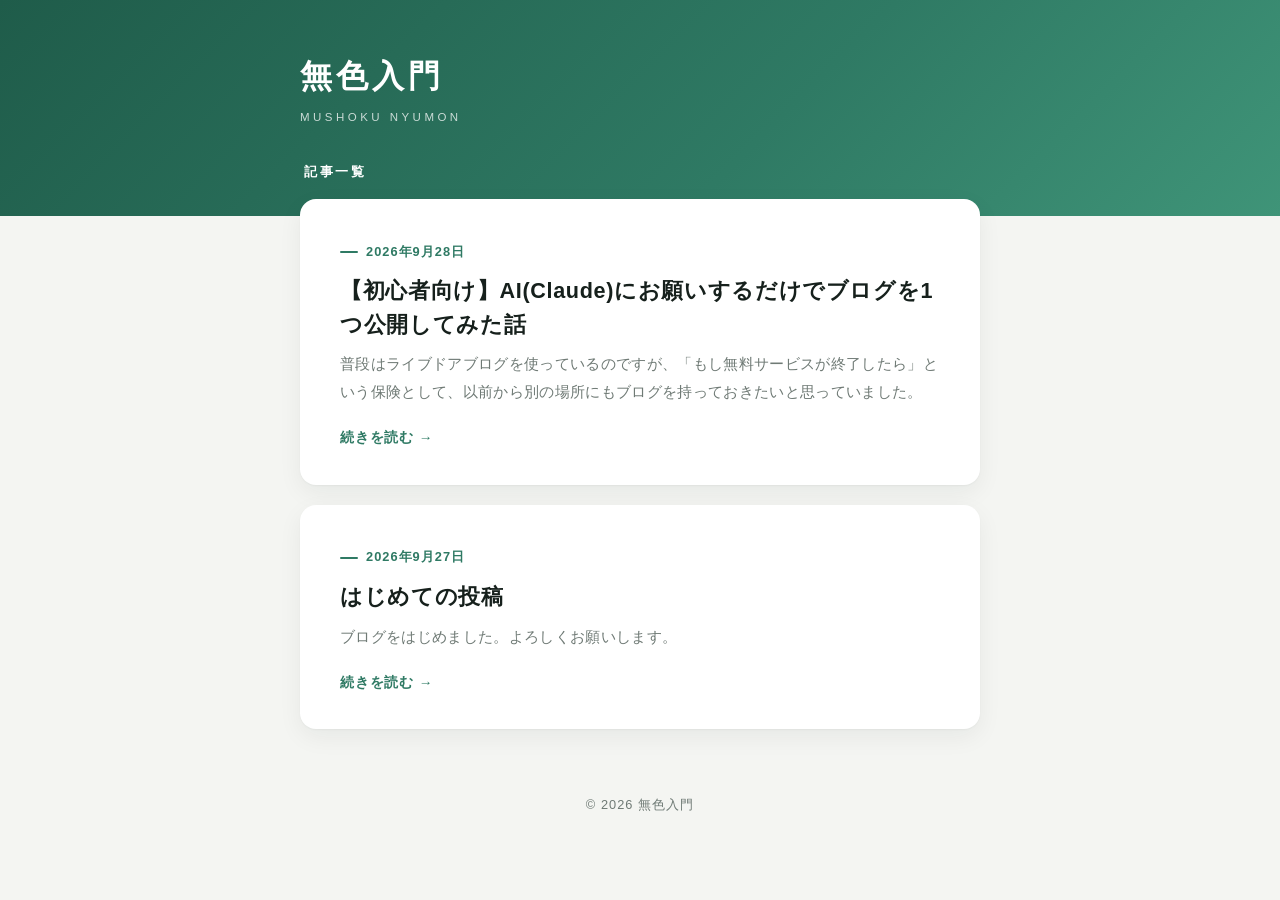
==== commit 0d97417f: "記事一覧ページと記事ごとの個別ページに分割 - index.html はタイトル・日付・抜粋の一覧に変更 - 各記事の全文を posts/ 以下の個別ページへ移動し「トップに戻る」リンクを追加 - 共" ====
--- a/index.html
+++ b/index.html
@@ -4,495 +4,37 @@
   <meta charset="UTF-8">
   <meta name="viewport" content="width=device-width, initial-scale=1.0">
   <title>無色入門</title>
-  <style>
-    :root {
-      --bg: #f4f5f2;
-      --surface: #ffffff;
-      --text: #26302c;
-      --heading: #16201c;
-      --muted: #6f7a75;
-      --accent: #2f7a64;
-      --accent-strong: #1f5c4a;
-      --accent-soft: #e7f2ee;
-      --on-accent: #ffffff;
-      --border: #e3e7e4;
-      --quote-bg: #f5f7f6;
-      --shadow: 0 1px 2px rgba(22, 32, 28, 0.04), 0 8px 24px rgba(22, 32, 28, 0.06);
-    }
-
-    @media (prefers-color-scheme: dark) {
-      :root {
-        --bg: #141816;
-        --surface: #1d2320;
-        --text: #dde4e0;
-        --heading: #f2f6f4;
-        --muted: #95a39c;
-        --accent: #6cc3a6;
-        --accent-strong: #1f5c4a;
-        --accent-soft: #22322c;
-        --on-accent: #ffffff;
-        --border: #2d3531;
-        --quote-bg: #232a27;
-        --shadow: 0 1px 2px rgba(0, 0, 0, 0.3), 0 8px 24px rgba(0, 0, 0, 0.25);
-      }
-    }
-
-    * {
-      box-sizing: border-box;
-    }
-
-    body {
-      margin: 0;
-      background: var(--bg);
-      color: var(--text);
-      font-family: "Hiragino Sans", "Hiragino Kaku Gothic ProN", "Noto Sans JP", "Yu Gothic", Meiryo, sans-serif;
-      font-size: 16.5px;
-      line-height: 1.95;
-      letter-spacing: 0.02em;
-      -webkit-text-size-adjust: 100%;
-      -webkit-font-smoothing: antialiased;
-    }
-
-    .container {
-      max-width: 720px;
-      margin: 0 auto;
-      padding: 0 20px;
-    }
-
-    /* ヘッダー */
-    .site-header {
-      background: linear-gradient(135deg, var(--accent-strong) 0%, #2f7a64 60%, #3f9478 100%);
-      color: var(--on-accent);
-      padding: 56px 0 88px;
-    }
-
-    .site-title {
-      margin: 0;
-      font-size: 2rem;
-      font-weight: 700;
-      letter-spacing: 0.12em;
-      line-height: 1.3;
-    }
-
-    .site-title a {
-      color: inherit;
-      text-decoration: none;
-    }
-
-    .site-tagline {
-      margin: 8px 0 0;
-      font-size: 0.72rem;
-      letter-spacing: 0.3em;
-      text-transform: uppercase;
-      opacity: 0.75;
-    }
-
-    /* 記事一覧 */
-    main {
-      margin-top: -56px;
-      padding-bottom: 64px;
-    }
-
-    article {
-      background: var(--surface);
-      border-radius: 16px;
-      box-shadow: var(--shadow);
-      padding: 44px 48px;
-    }
-
-    article + article {
-      margin-top: 28px;
-    }
-
-    .post-date {
-      display: inline-flex;
-      align-items: center;
-      gap: 8px;
-      margin-bottom: 10px;
-      color: var(--accent);
-      font-size: 0.8rem;
-      font-weight: 700;
-      letter-spacing: 0.08em;
-    }
-
-    .post-date::before {
-      content: "";
-      width: 18px;
-      height: 2px;
-      border-radius: 2px;
-      background: currentColor;
-    }
-
-    .post-title {
-      margin: 0 0 28px;
-      color: var(--heading);
-      font-size: 1.6rem;
-      font-weight: 700;
-      line-height: 1.55;
-      letter-spacing: 0.03em;
-    }
-
-    /* 本文 */
-    .post-body > :last-child {
-      margin-bottom: 0;
-    }
-
-    .post-body p {
-      margin: 0 0 1.2em;
-    }
-
-    .post-body h3 {
-      position: relative;
-      margin: 2.6em 0 1em;
-      padding-left: 16px;
-      color: var(--heading);
-      font-size: 1.2rem;
-      font-weight: 700;
-      line-height: 1.6;
-    }
-
-    .post-body h3:first-child {
-      margin-top: 0;
-    }
-
-    .post-body h3::before {
-      content: "";
-      position: absolute;
-      left: 0;
-      top: 0.2em;
-      bottom: 0.2em;
-      width: 4px;
-      border-radius: 4px;
-      background: var(--accent);
-    }
-
-    .post-body ul {
-      margin: 0 0 1.2em;
-      padding-left: 1.3em;
-    }
-
-    .post-body li {
-      margin-bottom: 0.5em;
-    }
-
-    .post-body li::marker {
-      color: var(--accent);
-    }
-
-    .post-body strong {
-      font-weight: 700;
-      background: linear-gradient(transparent 62%, var(--accent-soft) 62%);
-    }
-
-    .post-body a {
-      color: var(--accent);
-      text-decoration: underline;
-      text-decoration-thickness: 1px;
-      text-underline-offset: 3px;
-    }
-
-    .post-body a:hover {
-      text-decoration-thickness: 2px;
-    }
-
-    .post-body blockquote {
-      margin: 0 0 1.2em;
-      padding: 16px 20px;
-      background: var(--quote-bg);
-      border: 1px solid var(--border);
-      border-radius: 10px;
-      font-size: 0.95rem;
-    }
-
-    .post-body blockquote p:last-child {
-      margin-bottom: 0;
-    }
-
-    .post-body .did {
-      margin: 0 0 1.2em;
-      padding: 16px 20px;
-      background: var(--accent-soft);
-      border-left: 4px solid var(--accent);
-      border-radius: 4px 10px 10px 4px;
-      font-size: 0.95rem;
-    }
-
-    .post-body .did-label {
-      display: block;
-      margin-bottom: 2px;
-      color: var(--accent);
-      font-weight: 700;
-      font-size: 0.82rem;
-      letter-spacing: 0.06em;
-    }
-
-    .post-body .note {
-      color: var(--muted);
-      font-size: 0.88rem;
-      line-height: 1.85;
-    }
-
-    .post-body .note strong {
-      background: none;
-    }
-
-    /* 表 */
-    .table-wrap {
-      margin: 0 0 1.2em;
-      overflow-x: auto;
-      -webkit-overflow-scrolling: touch;
-      border: 1px solid var(--border);
-      border-radius: 10px;
-    }
-
-    .post-body table {
-      width: 100%;
-      border-collapse: collapse;
-      font-size: 0.9rem;
-      line-height: 1.65;
-    }
-
-    .post-body th,
-    .post-body td {
-      padding: 10px 14px;
-      text-align: left;
-      vertical-align: top;
-    }
-
-    .post-body th {
-      background: var(--accent-soft);
-      color: var(--heading);
-      font-weight: 700;
-      font-size: 0.82rem;
-      letter-spacing: 0.04em;
-    }
-
-    .post-body td {
-      border-top: 1px solid var(--border);
-    }
-
-    .post-body th:first-child,
-    .post-body td:first-child {
-      text-align: center;
-      white-space: nowrap;
-    }
-
-    .post-body td:first-child {
-      color: var(--accent);
-      font-weight: 700;
-    }
-
-    /* フッター */
-    .site-footer {
-      padding: 0 0 40px;
-      color: var(--muted);
-      font-size: 0.8rem;
-      letter-spacing: 0.08em;
-      text-align: center;
-    }
-
-    @media (max-width: 600px) {
-      body {
-        font-size: 16px;
-        line-height: 1.9;
-      }
-
-      .container {
-        padding: 0 14px;
-      }
-
-      .site-header {
-        padding: 36px 0 68px;
-      }
-
-      .site-title {
-        font-size: 1.6rem;
-      }
-
-      main {
-        margin-top: -44px;
-        padding-bottom: 40px;
-      }
-
-      article {
-        border-radius: 12px;
-        padding: 28px 20px;
-      }
-
-      article + article {
-        margin-top: 20px;
-      }
-
-      .post-title {
-        font-size: 1.3rem;
-        margin-bottom: 20px;
-      }
-
-      .post-body h3 {
-        font-size: 1.1rem;
-        margin-top: 2.2em;
-      }
-
-      .post-body blockquote,
-      .post-body .did {
-        padding: 14px 16px;
-      }
-
-      .post-body table {
-        font-size: 0.84rem;
-      }
-
-      .post-body th,
-      .post-body td {
-        padding: 8px;
-      }
-    }
-  </style>
+  <link rel="stylesheet" href="style.css">
 </head>
 <body>
   <header class="site-header">
     <div class="container">
-      <h1 class="site-title"><a href="./">無色入門</a></h1>
+      <h1 class="site-title"><a href="index.html">無色入門</a></h1>
       <p class="site-tagline">Mushoku Nyumon</p>
     </div>
   </header>
 
   <main>
     <div class="container">
-      <article>
-        <time class="post-date" datetime="2026-09-28">2026年9月28日</time>
-        <h2 class="post-title">【初心者向け】AI(Claude)にお願いするだけでブログを1つ公開してみた話</h2>
-        <div class="post-body">
-          <h3>きっかけ</h3>
-          <p>普段はライブドアブログを使っているのですが、「もし無料サービスが終了したら」という保険として、以前から別の場所にもブログを持っておきたいと思っていました。</p>
-          <p>そんな時に「Claude Code」というAIツールの存在を知りました。難しいプログラミング知識がなくても、日本語で「こういうページを作って」とお願いするだけで、AIがコードを書いて、実際にインターネット上に公開までやってくれるというものです。</p>
-          <p>今回は実際にゼロから試してみた記録です。同じように「プログラミングは分からないけど興味はある」という方の参考になればと思います。</p>
-          <p>先に結論を言うと、<strong>私が自分の手でやったことは、ごくわずかな入力と「OK」「はい」と答えることだけ</strong>でした。細かい作業のほとんどはAIが代わりにやってくれます。</p>
-
-          <h3>準備したもの</h3>
-          <ul>
-            <li>Claudeのアカウント(有料プランで、AIが自分の代わりに作業してくれる「クラウドセッション」という機能が使えるもの)</li>
-            <li>GitHub(ギットハブ。プログラムのファイルを保存・共有できる無料サービス。Googleドライブのプログラム版のようなもの)のアカウント(今回の作業で新規作成しました)</li>
-          </ul>
-
-          <h3>全体の流れと、実際に私がやったこと</h3>
-          <p>以下の表にまとめます。</p>
-          <div class="table-wrap">
-            <table>
-              <thead>
-                <tr>
-                  <th>ステップ</th>
-                  <th>内容</th>
-                  <th>私が実際にやったこと</th>
-                </tr>
-              </thead>
-              <tbody>
-                <tr>
-                  <td>1</td>
-                  <td>GitHubアカウントを作る</td>
-                  <td>メールアドレスなどを入力して登録(最初の1回だけ)</td>
-                </tr>
-                <tr>
-                  <td>2</td>
-                  <td>GitHubとClaudeを連携する</td>
-                  <td>「連携していい?」と聞かれて「OK」と答えただけ</td>
-                </tr>
-                <tr>
-                  <td>3</td>
-                  <td>空の置き場所(リポジトリ)を1つ作る</td>
-                  <td>名前と公開・非公開の希望を伝えただけ</td>
-                </tr>
-                <tr>
-                  <td>4</td>
-                  <td>Claudeに「ブログページを作って」とお願いする</td>
-                  <td>やりたいことを1〜2文、日本語で伝えただけ</td>
-                </tr>
-                <tr>
-                  <td>5</td>
-                  <td>できたものを本番に反映する</td>
-                  <td>「OK」と答えただけ</td>
-                </tr>
-                <tr>
-                  <td>6</td>
-                  <td>インターネット上に公開する</td>
-                  <td>選択肢から「これでやってみる」を選んだだけ</td>
-                </tr>
-              </tbody>
-            </table>
-          </div>
-          <p>細かい手順は下で説明しますが、私が自分で考えて操作した部分はほとんどない、というのが実感です。</p>
-
-          <h3>ステップ1: GitHubアカウントを作る</h3>
-          <p><a href="https://github.com/" target="_blank" rel="noopener">github.com</a> にアクセスし、「Sign up(サインアップ、新規登録のこと)」からメールアドレス・パスワード・ユーザー名を登録するだけです。クレジットカードなどは不要で、完全無料で使えます。</p>
-          <div class="did">
-            <span class="did-label">→ 私がやったこと</span>
-            これだけは自分の情報(メールアドレス・パスワードなど)なので、自分で入力しました。所要時間5分程度です。ここだけは他の人には代わってもらえない、唯一「自分の作業」と言える部分でした。
-          </div>
-
-          <h3>ステップ2: GitHubとClaudeを連携する</h3>
-          <p>Claude Code(<a href="https://claude.ai/code" target="_blank" rel="noopener">claude.ai/code</a>)の画面で「リポジトリを選択」→「GitHubを接続」を選ぶと、GitHubのログイン画面が出ます。ログインして「Authorize(オーソライズ、"許可する"の意味)」を押すと連携完了です。</p>
-          <p>続けて「Claude GitHub App(アプリ)」というものをインストールします。これは「Claudeがどのリポジトリを操作していいか」を決める設定です。今回は「All repositories(オール・リポジトリーズ、"すべてのリポジトリ"の意味)」を選びました。</p>
-          <div class="did">
-            <span class="did-label">→ 私がやったこと</span>
-            「この画面が出たけど、押していい?」とAIに確認し、「OK」と答えただけです。画面の意味も一つ一つAIが説明してくれたので、判断に迷いませんでした。
-          </div>
-
-          <h3>ステップ3: 空のリポジトリ(置き場所)を作る</h3>
-          <p>GitHubの「New repository(ニュー・リポジトリー、"新しい保管庫"の意味)」ボタンから、名前を付けて空の置き場所を作ります。</p>
-          <blockquote>
-            <p><strong>リポジトリとは:</strong> プロジェクトのファイル一式と、変更履歴(いつ・何を変えたかの記録)を保存しておく「保管庫」のようなものです。</p>
-          </blockquote>
-          <div class="did">
-            <span class="did-label">→ 私がやったこと</span>
-            「名前は何にする?」「公開する?しない?」と聞かれたので、名前を1つ考えて、非公開(Private、プライベート)を選んだだけです。実際の作成ボタンを押す操作はAIが行いました。
-          </div>
-
-          <h3>ステップ4: Claudeにブログページ作成をお願いする</h3>
-          <p>Claude Codeの画面で、作ったリポジトリを選択し、こんな感じで日本語でお願いするだけです。</p>
-          <blockquote>
-            <p>「シンプルなブログのHTML(エイチティーエムエル。Webページの中身を作るための言語)サイトを1ページ作ってください。タイトルは「〇〇」、記事タイトルは「はじめての投稿」、本文は「〇〇」にしてください。デザインはシンプルで読みやすく、スマホでも見やすいレイアウトにしてください。」</p>
-          </blockquote>
-          <p>数十秒〜数分で、Claudeが実際にコード(プログラムの中身のこと。今回はindex.htmlというファイル)を書き上げ、GitHub上に保存してくれます。</p>
-          <div class="did">
-            <span class="did-label">→ 私がやったこと</span>
-            やりたいことを日本語の文章1つで伝えただけです。タイトルや文章の中身は事前に考えましたが、コードそのものは一切書いていません。
-          </div>
-
-          <h3>ステップ5: 本番に反映する(プルリクエストのマージ)</h3>
-          <p>Claudeが作った内容は、最初は「下書き」のような状態(ブランチ:本番とは別に作業できる枝分かれのスペースのこと)に置かれます。それを正式な状態(main〈メイン〉ブランチ、つまり本番用のブランチ)に取り込むために、「プルリクエスト(プル・リクエスト、"取り込んでください"という提案のこと)」を作り、GitHubの画面で緑色の「Merge pull request(マージ・プル・リクエスト、"提案を取り込む"の意味)」ボタンを押しました。</p>
-          <div class="did">
-            <span class="did-label">→ 私がやったこと</span>
-            「見張っておく?」と聞かれたので「大丈夫です」と答え、「本番に取り込んでいい?」という趣旨の確認に「OK」と答えただけです。ボタンを実際に押す操作はAIが行いました。
-          </div>
-          <p class="note"><strong>補足:</strong> 慣れてきたら、Claudeに「mainブランチに直接コミット(コミット:変更内容を記録すること)して」とお願いするだけで、この手順を省略することもできます(実際に後から試しました)。</p>
-
-          <h3>ステップ6: インターネット上に公開する(GitHub Pages)</h3>
-          <p>最後に、GitHubの「Settings(セッティングス、設定のこと) → Pages(ページズ)」という設定画面で、公開するブランチ(main)を選んで保存するだけです。</p>
-          <p>これだけで、専用URL(ユーアールエル。インターネット上の住所のようなもの)でページが公開されます。</p>
-          <p class="note">※ 無料プランの場合、Private(非公開)のリポジトリのままだとこの機能が使えないため、公開しても問題ない内容であればリポジトリをPublic(パブリック、"公開"の意味)に変更する必要があります。</p>
-          <div class="did">
-            <span class="did-label">→ 私がやったこと</span>
-            「非公開のままか、公開にするか」という選択肢を示されたので、公開する方を選びました。加えて、公開設定を変える際にGitHubから届く「本人確認のメールコード」だけは、安全のしくみ上どうしても自分で入力する必要がありました(この部分はセキュリティ上、AIには代行させられない仕組みになっています)。それ以外の設定変更の操作はAIが行いました。
-          </div>
-
-          <h3>やってみた感想</h3>
-          <ul>
-            <li>VSCode(ブイエスコード。プログラムを書くための専用ソフト)などのエディタを開いて、ファイルを保存して、アップロードし直す…という一連の作業が一切不要でした。日本語でお願いするだけで完結します。</li>
-            <li>振り返ってみると、自分で実際に手を動かしたのは「アカウント登録の入力」と「本人確認コードの入力」、あとは「OK」「はい」と答えることだけでした。</li>
-            <li>修正したい時も「タイトルを〇〇に変えて」と伝えるだけで、Claudeが該当箇所を直してくれます。</li>
-          </ul>
-          <p>プログラミング未経験でも、思ったよりずっと簡単に「自分のWebページを公開する」という体験ができました。次は、実際に運用しているブログの引っ越しにも挑戦してみたいと思います。</p>
-          <p class="note"><strong>一点補足です:</strong> 今回はAIが画面の操作(ボタンを押すなど)も代わりにやってくれる環境で試しました。使う環境によっては、画面のボタン操作だけはご自身でクリックする形になる場合もありますが、それでも「何を書くか」「コードをどう作るか」といった難しい部分はAIに任せられる点は変わりません。</p>
-        </div>
-      </article>
-
-      <article>
-        <time class="post-date" datetime="2026-09-27">2026年9月27日</time>
-        <h2 class="post-title">はじめての投稿</h2>
-        <div class="post-body">
-          <p>ブログをはじめました。よろしくお願いします。</p>
-        </div>
-      </article>
+      <h2 class="list-heading">記事一覧</h2>
+      <ul class="post-list">
+        <li>
+          <a class="post-card" href="posts/2026-09-28-claude-blog.html">
+            <time class="post-date" datetime="2026-09-28">2026年9月28日</time>
+            <h2 class="post-title">【初心者向け】AI(Claude)にお願いするだけでブログを1つ公開してみた話</h2>
+            <p class="post-excerpt">普段はライブドアブログを使っているのですが、「もし無料サービスが終了したら」という保険として、以前から別の場所にもブログを持っておきたいと思っていました。</p>
+            <span class="read-more">続きを読む →</span>
+          </a>
+        </li>
+        <li>
+          <a class="post-card" href="posts/2026-09-27-first-post.html">
+            <time class="post-date" datetime="2026-09-27">2026年9月27日</time>
+            <h2 class="post-title">はじめての投稿</h2>
+            <p class="post-excerpt">ブログをはじめました。よろしくお願いします。</p>
+            <span class="read-more">続きを読む →</span>
+          </a>
+        </li>
+      </ul>
     </div>
   </main>
 
--- a/style.css
+++ b/style.css
@@ -0,0 +1,471 @@
+:root {
+  --bg: #f4f5f2;
+  --surface: #ffffff;
+  --text: #26302c;
+  --heading: #16201c;
+  --muted: #6f7a75;
+  --accent: #2f7a64;
+  --accent-strong: #1f5c4a;
+  --accent-soft: #e7f2ee;
+  --on-accent: #ffffff;
+  --border: #e3e7e4;
+  --quote-bg: #f5f7f6;
+  --shadow: 0 1px 2px rgba(22, 32, 28, 0.04), 0 8px 24px rgba(22, 32, 28, 0.06);
+}
+
+@media (prefers-color-scheme: dark) {
+  :root {
+    --bg: #141816;
+    --surface: #1d2320;
+    --text: #dde4e0;
+    --heading: #f2f6f4;
+    --muted: #95a39c;
+    --accent: #6cc3a6;
+    --accent-strong: #1f5c4a;
+    --accent-soft: #22322c;
+    --on-accent: #ffffff;
+    --border: #2d3531;
+    --quote-bg: #232a27;
+    --shadow: 0 1px 2px rgba(0, 0, 0, 0.3), 0 8px 24px rgba(0, 0, 0, 0.25);
+  }
+}
+
+* {
+  box-sizing: border-box;
+}
+
+body {
+  margin: 0;
+  background: var(--bg);
+  color: var(--text);
+  font-family: "Hiragino Sans", "Hiragino Kaku Gothic ProN", "Noto Sans JP", "Yu Gothic", Meiryo, sans-serif;
+  font-size: 16.5px;
+  line-height: 1.95;
+  letter-spacing: 0.02em;
+  -webkit-text-size-adjust: 100%;
+  -webkit-font-smoothing: antialiased;
+}
+
+.container {
+  max-width: 720px;
+  margin: 0 auto;
+  padding: 0 20px;
+}
+
+/* ヘッダー */
+.site-header {
+  background: linear-gradient(135deg, var(--accent-strong) 0%, #2f7a64 60%, #3f9478 100%);
+  color: var(--on-accent);
+  padding: 56px 0 88px;
+}
+
+.site-title {
+  margin: 0;
+  font-size: 2rem;
+  font-weight: 700;
+  letter-spacing: 0.12em;
+  line-height: 1.3;
+}
+
+.site-title a {
+  color: inherit;
+  text-decoration: none;
+}
+
+.site-tagline {
+  margin: 8px 0 0;
+  font-size: 0.72rem;
+  letter-spacing: 0.3em;
+  text-transform: uppercase;
+  opacity: 0.75;
+}
+
+/* 記事一覧 */
+main {
+  margin-top: -56px;
+  padding-bottom: 64px;
+}
+
+article {
+  background: var(--surface);
+  border-radius: 16px;
+  box-shadow: var(--shadow);
+  padding: 44px 48px;
+}
+
+article + article {
+  margin-top: 28px;
+}
+
+.post-date {
+  display: inline-flex;
+  align-items: center;
+  gap: 8px;
+  margin-bottom: 10px;
+  color: var(--accent);
+  font-size: 0.8rem;
+  font-weight: 700;
+  letter-spacing: 0.08em;
+}
+
+.post-date::before {
+  content: "";
+  width: 18px;
+  height: 2px;
+  border-radius: 2px;
+  background: currentColor;
+}
+
+.post-title {
+  margin: 0 0 28px;
+  color: var(--heading);
+  font-size: 1.6rem;
+  font-weight: 700;
+  line-height: 1.55;
+  letter-spacing: 0.03em;
+}
+
+/* 本文 */
+.post-body > :last-child {
+  margin-bottom: 0;
+}
+
+.post-body p {
+  margin: 0 0 1.2em;
+}
+
+.post-body h2 {
+  position: relative;
+  margin: 2.6em 0 1em;
+  padding-left: 16px;
+  color: var(--heading);
+  font-size: 1.2rem;
+  font-weight: 700;
+  line-height: 1.6;
+}
+
+.post-body h2:first-child {
+  margin-top: 0;
+}
+
+.post-body h2::before {
+  content: "";
+  position: absolute;
+  left: 0;
+  top: 0.2em;
+  bottom: 0.2em;
+  width: 4px;
+  border-radius: 4px;
+  background: var(--accent);
+}
+
+.post-body ul {
+  margin: 0 0 1.2em;
+  padding-left: 1.3em;
+}
+
+.post-body li {
+  margin-bottom: 0.5em;
+}
+
+.post-body li::marker {
+  color: var(--accent);
+}
+
+.post-body strong {
+  font-weight: 700;
+  background: linear-gradient(transparent 62%, var(--accent-soft) 62%);
+}
+
+.post-body a {
+  color: var(--accent);
+  text-decoration: underline;
+  text-decoration-thickness: 1px;
+  text-underline-offset: 3px;
+}
+
+.post-body a:hover {
+  text-decoration-thickness: 2px;
+}
+
+.post-body blockquote {
+  margin: 0 0 1.2em;
+  padding: 16px 20px;
+  background: var(--quote-bg);
+  border: 1px solid var(--border);
+  border-radius: 10px;
+  font-size: 0.95rem;
+}
+
+.post-body blockquote p:last-child {
+  margin-bottom: 0;
+}
+
+.post-body .did {
+  margin: 0 0 1.2em;
+  padding: 16px 20px;
+  background: var(--accent-soft);
+  border-left: 4px solid var(--accent);
+  border-radius: 4px 10px 10px 4px;
+  font-size: 0.95rem;
+}
+
+.post-body .did-label {
+  display: block;
+  margin-bottom: 2px;
+  color: var(--accent);
+  font-weight: 700;
+  font-size: 0.82rem;
+  letter-spacing: 0.06em;
+}
+
+.post-body .note {
+  color: var(--muted);
+  font-size: 0.88rem;
+  line-height: 1.85;
+}
+
+.post-body .note strong {
+  background: none;
+}
+
+/* 表 */
+.table-wrap {
+  margin: 0 0 1.2em;
+  overflow-x: auto;
+  -webkit-overflow-scrolling: touch;
+  border: 1px solid var(--border);
+  border-radius: 10px;
+}
+
+.post-body table {
+  width: 100%;
+  border-collapse: collapse;
+  font-size: 0.9rem;
+  line-height: 1.65;
+}
+
+.post-body th,
+.post-body td {
+  padding: 10px 14px;
+  text-align: left;
+  vertical-align: top;
+}
+
+.post-body th {
+  background: var(--accent-soft);
+  color: var(--heading);
+  font-weight: 700;
+  font-size: 0.82rem;
+  letter-spacing: 0.04em;
+}
+
+.post-body td {
+  border-top: 1px solid var(--border);
+}
+
+.post-body th:first-child,
+.post-body td:first-child {
+  text-align: center;
+  white-space: nowrap;
+}
+
+.post-body td:first-child {
+  color: var(--accent);
+  font-weight: 700;
+}
+
+/* フッター */
+.site-footer {
+  padding: 0 0 40px;
+  color: var(--muted);
+  font-size: 0.8rem;
+  letter-spacing: 0.08em;
+  text-align: center;
+}
+
+@media (max-width: 600px) {
+  body {
+    font-size: 16px;
+    line-height: 1.9;
+  }
+
+  .container {
+    padding: 0 14px;
+  }
+
+  .site-header {
+    padding: 36px 0 68px;
+  }
+
+  .site-title {
+    font-size: 1.6rem;
+  }
+
+  main {
+    margin-top: -44px;
+    padding-bottom: 40px;
+  }
+
+  article {
+    border-radius: 12px;
+    padding: 28px 20px;
+  }
+
+  article + article {
+    margin-top: 20px;
+  }
+
+  .post-title {
+    font-size: 1.3rem;
+    margin-bottom: 20px;
+  }
+
+  .post-body h2 {
+    font-size: 1.1rem;
+    margin-top: 2.2em;
+  }
+
+  .post-body blockquote,
+  .post-body .did {
+    padding: 14px 16px;
+  }
+
+  .post-body table {
+    font-size: 0.84rem;
+  }
+
+  .post-body th,
+  .post-body td {
+    padding: 8px;
+  }
+}
+
+/* 記事一覧 */
+.list-heading {
+  margin: 0 0 14px 4px;
+  color: var(--on-accent);
+  font-size: 0.8rem;
+  font-weight: 700;
+  letter-spacing: 0.2em;
+}
+
+.post-list {
+  margin: 0;
+  padding: 0;
+  list-style: none;
+}
+
+.post-list li + li {
+  margin-top: 20px;
+}
+
+.post-card {
+  display: block;
+  background: var(--surface);
+  border-radius: 16px;
+  box-shadow: var(--shadow);
+  padding: 32px 40px;
+  color: inherit;
+  text-decoration: none;
+  transition: transform 0.2s ease, box-shadow 0.2s ease;
+}
+
+.post-card:hover {
+  transform: translateY(-2px);
+  box-shadow: 0 2px 4px rgba(22, 32, 28, 0.05), 0 14px 32px rgba(22, 32, 28, 0.1);
+}
+
+.post-card:focus-visible {
+  outline: 3px solid var(--accent);
+  outline-offset: 3px;
+}
+
+.post-card .post-title {
+  margin-bottom: 10px;
+  font-size: 1.35rem;
+  transition: color 0.2s ease;
+}
+
+.post-card:hover .post-title {
+  color: var(--accent);
+}
+
+.post-excerpt {
+  display: -webkit-box;
+  -webkit-box-orient: vertical;
+  -webkit-line-clamp: 2;
+  overflow: hidden;
+  margin: 0 0 14px;
+  color: var(--muted);
+  font-size: 0.93rem;
+  line-height: 1.85;
+}
+
+.read-more {
+  color: var(--accent);
+  font-size: 0.85rem;
+  font-weight: 700;
+  letter-spacing: 0.06em;
+}
+
+/* 個別記事ページ */
+.back-link {
+  display: inline-flex;
+  align-items: center;
+  gap: 6px;
+  color: var(--accent);
+  font-size: 0.9rem;
+  font-weight: 700;
+  letter-spacing: 0.04em;
+  text-decoration: none;
+}
+
+.back-link:hover {
+  text-decoration: underline;
+  text-underline-offset: 3px;
+}
+
+.back-link-top {
+  margin-bottom: 14px;
+  color: var(--on-accent);
+  opacity: 0.9;
+}
+
+.post-footer-nav {
+  margin-top: 28px;
+  text-align: center;
+}
+
+.post-footer-nav .back-link {
+  padding: 12px 28px;
+  background: var(--surface);
+  border-radius: 999px;
+  box-shadow: var(--shadow);
+}
+
+.post-footer-nav .back-link:hover {
+  text-decoration: none;
+  color: var(--heading);
+}
+
+@media (max-width: 600px) {
+  .post-card {
+    border-radius: 12px;
+    padding: 22px 20px;
+  }
+
+  .post-card .post-title {
+    font-size: 1.15rem;
+  }
+
+  .post-list li + li {
+    margin-top: 14px;
+  }
+}
+
+@media (prefers-color-scheme: dark) {
+  .post-card:hover {
+    box-shadow: 0 2px 4px rgba(0, 0, 0, 0.35), 0 14px 32px rgba(0, 0, 0, 0.35);
+  }
+}
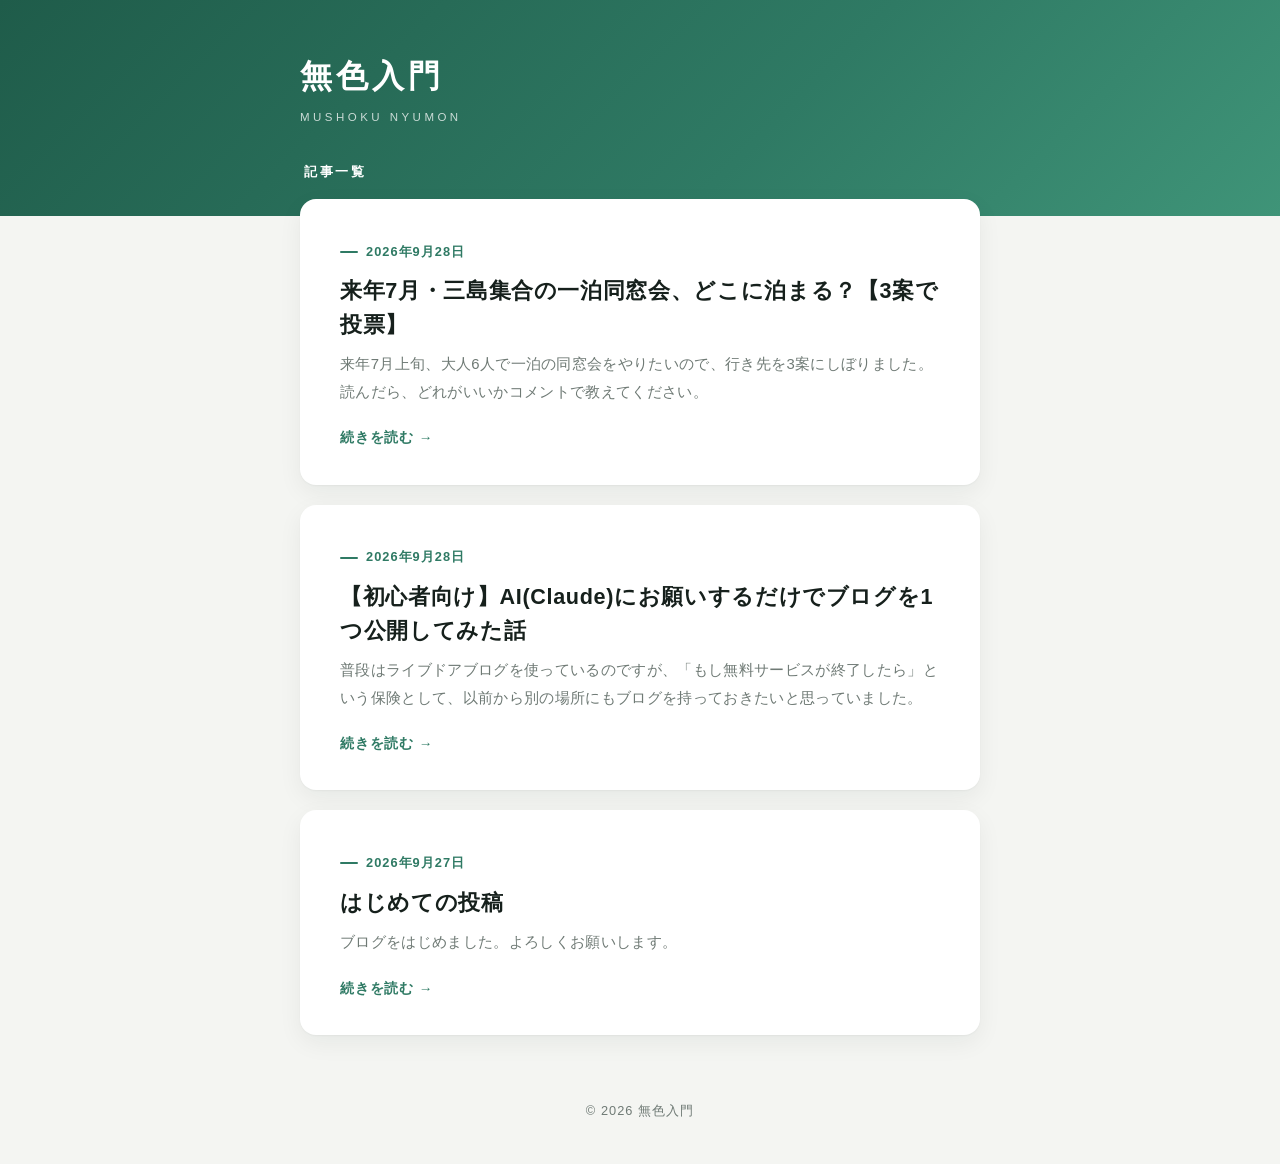
==== commit 5041420a: "来年7月・三島同窓会の記事を追加 大人6人・一泊二日の同窓会プランを3案（伊豆長岡・修善寺・熱海）にまとめ、 昼食の候補店リンクも添えて投票を募る記事を公開する。  Co-Authored-By: C" ====
--- a/index.html
+++ b/index.html
@@ -18,6 +18,14 @@
     <div class="container">
       <h2 class="list-heading">記事一覧</h2>
       <ul class="post-list">
+        <li>
+          <a class="post-card" href="posts/2026-09-28-reunion-mishima.html">
+            <time class="post-date" datetime="2026-09-28">2026年9月28日</time>
+            <h2 class="post-title">来年7月・三島集合の一泊同窓会、どこに泊まる？【3案で投票】</h2>
+            <p class="post-excerpt">来年7月上旬、大人6人で一泊の同窓会をやりたいので、行き先を3案にしぼりました。読んだら、どれがいいかコメントで教えてください。</p>
+            <span class="read-more">続きを読む →</span>
+          </a>
+        </li>
         <li>
           <a class="post-card" href="posts/2026-09-28-claude-blog.html">
             <time class="post-date" datetime="2026-09-28">2026年9月28日</time>
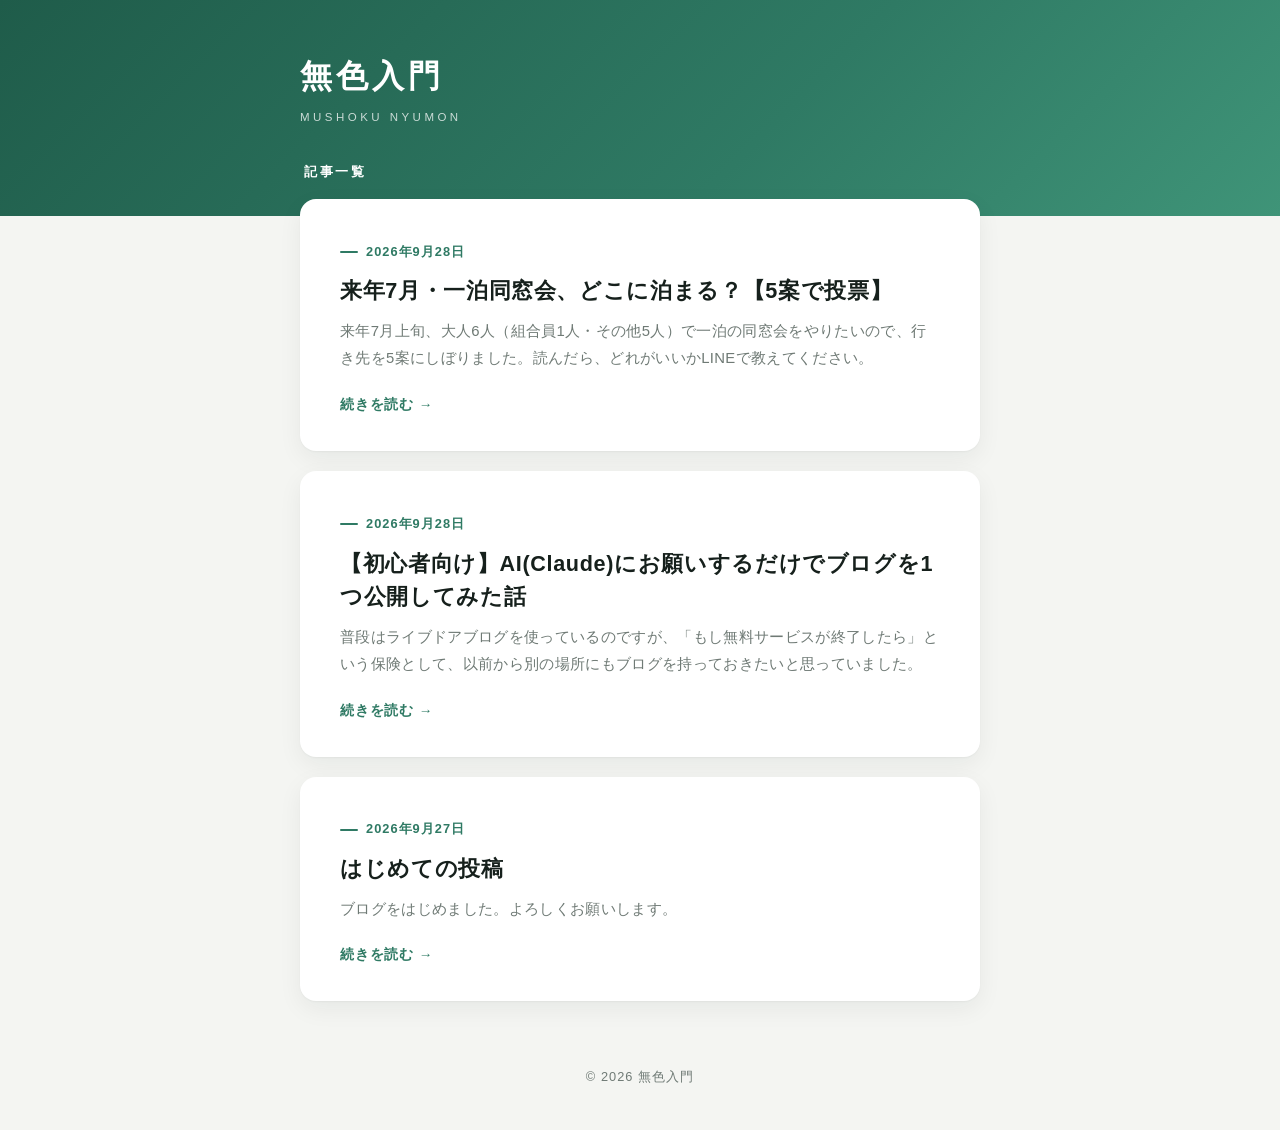
==== commit 2b0bd4b3: "同窓会プランをD案・E案(組合宿)を追加した5案に更新 熱海・伊東(D案)と小田原・仙石原(E案)の組合保養施設を追加し、 昼食候補や周辺観光、E案の日帰り温泉候補も加えて5案の比較にした。 ブログに" ====
--- a/index.html
+++ b/index.html
@@ -21,8 +21,8 @@
         <li>
           <a class="post-card" href="posts/2026-09-28-reunion-mishima.html">
             <time class="post-date" datetime="2026-09-28">2026年9月28日</time>
-            <h2 class="post-title">来年7月・三島集合の一泊同窓会、どこに泊まる？【3案で投票】</h2>
-            <p class="post-excerpt">来年7月上旬、大人6人で一泊の同窓会をやりたいので、行き先を3案にしぼりました。読んだら、どれがいいかコメントで教えてください。</p>
+            <h2 class="post-title">来年7月・一泊同窓会、どこに泊まる？【5案で投票】</h2>
+            <p class="post-excerpt">来年7月上旬、大人6人（組合員1人・その他5人）で一泊の同窓会をやりたいので、行き先を5案にしぼりました。読んだら、どれがいいかLINEで教えてください。</p>
             <span class="read-more">続きを読む →</span>
           </a>
         </li>
